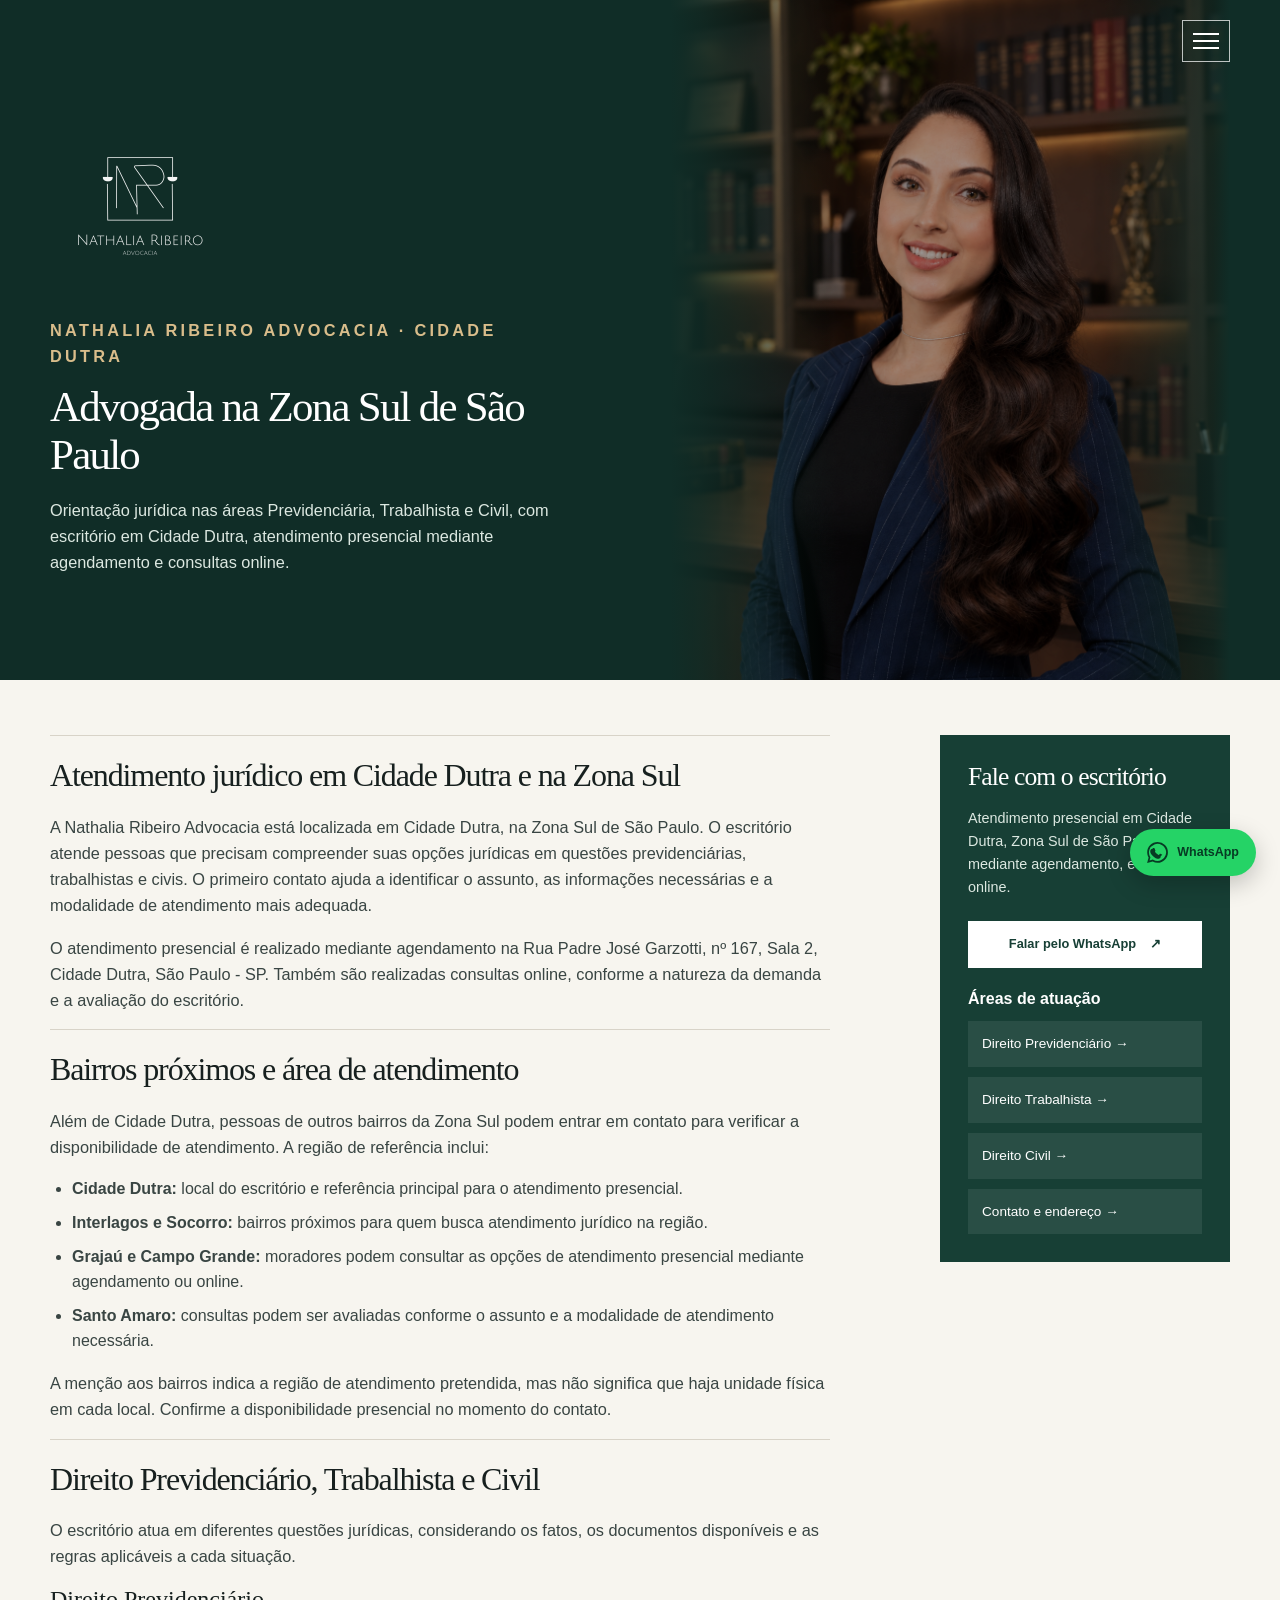
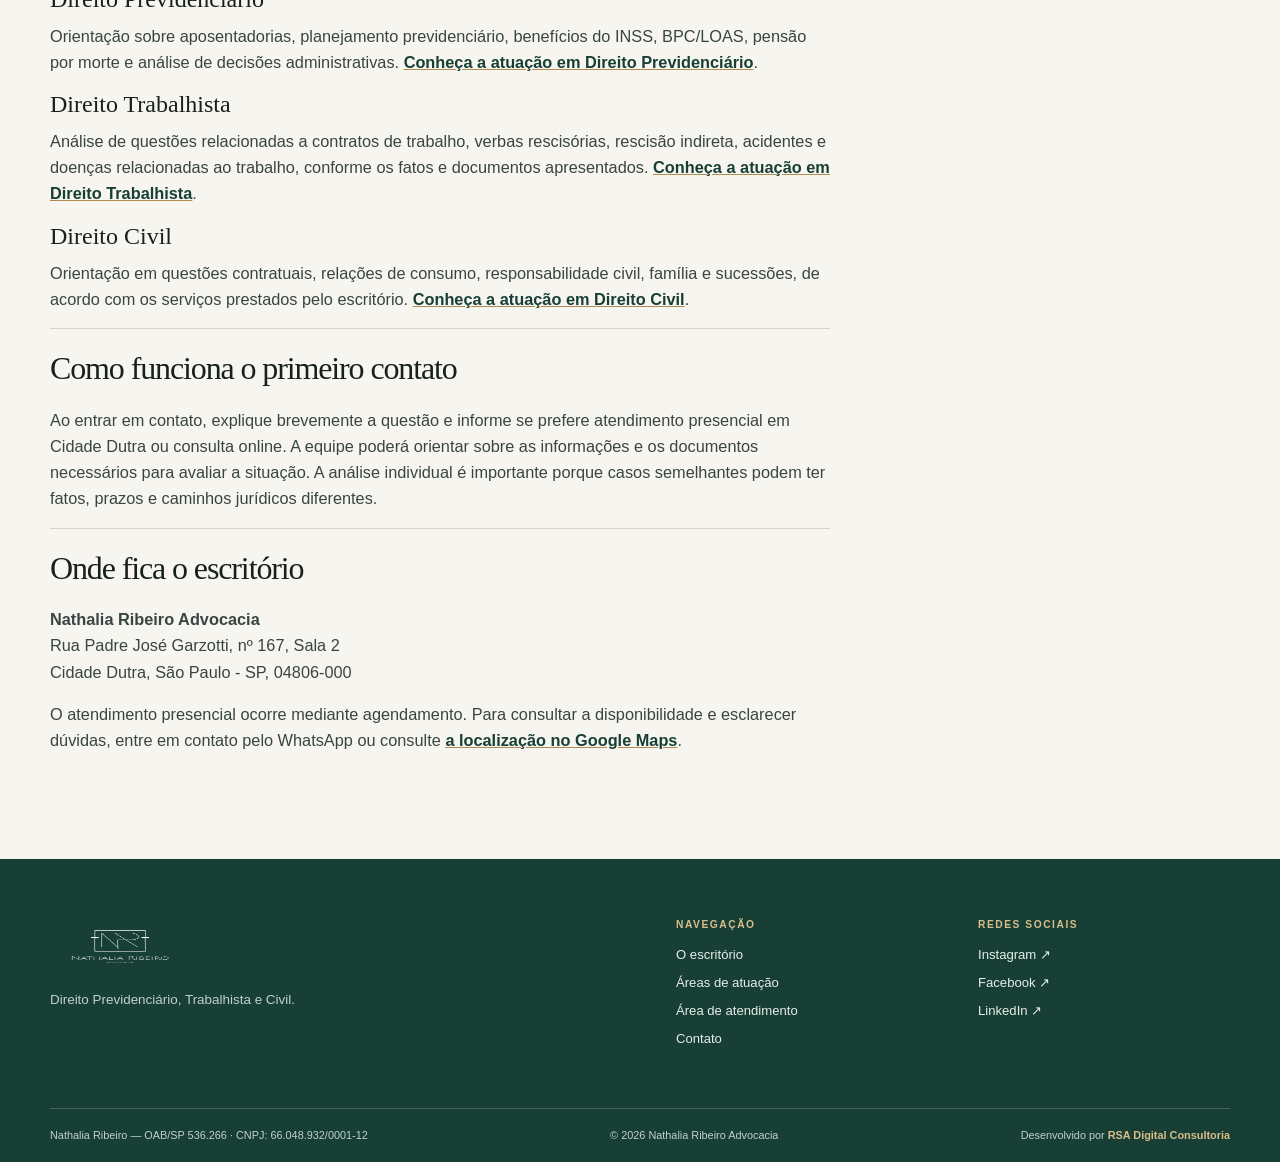
==== advogada-zona-sul-sao-paulo/index.html @ 0e9530c2 "Add dedicated local landing page for Zona Sul" ====
<!doctype html>
<html lang="pt-BR">
<head>
  <meta charset="utf-8">
  <meta name="viewport" content="width=device-width, initial-scale=1">
  <title>Advogada na Zona Sul de São Paulo | Nathalia Ribeiro</title>
  <meta name="description" content="Nathalia Ribeiro Advocacia: atendimento jurídico na Zona Sul de São Paulo, com escritório em Cidade Dutra e consultas online. Conheça as áreas de atuação.">
  <meta name="author" content="Nathalia Ribeiro Advocacia">
  <meta name="robots" content="index, follow">
  <link rel="canonical" href="https://nathaliaribeiro.adv.br/advogada-zona-sul-sao-paulo/">
  <meta property="og:title" content="Advogada na Zona Sul de São Paulo | Nathalia Ribeiro">
  <meta property="og:description" content="Atendimento jurídico em Cidade Dutra e região, nas áreas Previdenciária, Trabalhista e Civil. Consultas presenciais mediante agendamento e online.">
  <meta property="og:type" content="article">
  <meta property="og:url" content="https://nathaliaribeiro.adv.br/advogada-zona-sul-sao-paulo/">
  <meta property="og:image" content="https://nathaliaribeiro.adv.br/assets/dra-nathalia-ribeiro.png">
  <meta property="og:image:alt" content="Nathalia Ribeiro, advogada">
  <meta property="og:site_name" content="Nathalia Ribeiro Advocacia">
  <meta property="og:locale" content="pt_BR">
  <link rel="icon" href="../favicon.ico" type="image/x-icon">
  <link rel="stylesheet" href="../style.css">
  <link rel="stylesheet" href="../internal.css">
  <script type="application/ld+json">
  {
    "@context": "https://schema.org",
    "@graph": [
      {
        "@type": "WebPage",
        "@id": "https://nathaliaribeiro.adv.br/advogada-zona-sul-sao-paulo/#webpage",
        "url": "https://nathaliaribeiro.adv.br/advogada-zona-sul-sao-paulo/",
        "name": "Advogada na Zona Sul de São Paulo | Nathalia Ribeiro",
        "description": "Atendimento jurídico em Cidade Dutra e região, nas áreas Previdenciária, Trabalhista e Civil.",
        "inLanguage": "pt-BR",
        "isPartOf": { "@id": "https://nathaliaribeiro.adv.br/#website" },
        "about": { "@id": "https://nathaliaribeiro.adv.br/#organization" }
      },
      {
        "@type": "BreadcrumbList",
        "itemListElement": [
          { "@type": "ListItem", "position": 1, "name": "Nathalia Ribeiro Advocacia", "item": "https://nathaliaribeiro.adv.br/" },
          { "@type": "ListItem", "position": 2, "name": "Advogada na Zona Sul de São Paulo", "item": "https://nathaliaribeiro.adv.br/advogada-zona-sul-sao-paulo/" }
        ]
      }
    ]
  }
  </script>
</head>
<body class="internal-page">
  <a class="skip-link" href="#conteudo">Pular para o conteúdo</a>
  <header class="site-header">
    <div class="container header-inner">
      <a class="menu-brand" href="../" aria-label="Nathalia Ribeiro Advocacia — início"><img src="../assets/logo.png" alt="Nathalia Ribeiro Advocacia" width="180" height="60"></a>
      <button class="menu-toggle" type="button" aria-expanded="false" aria-controls="site-nav" aria-label="Abrir menu"><span></span><span></span><span></span></button>
      <nav id="site-nav" class="site-nav" aria-label="Navegação principal">
        <a href="../direito-previdenciario-cidade-dutra/">Direito Previdenciário</a>
        <a href="../direito-trabalhista-cidade-dutra/">Direito Trabalhista</a>
        <a href="../direito-civil-cidade-dutra/">Direito Civil</a>
        <a href="../#cobertura">Área de atendimento</a>
      </nav>
    </div>
  </header>
  <main id="conteudo">
    <section class="internal-hero">
      <div class="container hero-grid">
        <div class="hero-copy">
          <a class="hero-brand" href="../" aria-label="Nathalia Ribeiro Advocacia — início"><img src="../assets/logo.png" alt="Nathalia Ribeiro Advocacia" width="180" height="60"></a>
          <p class="eyebrow">Nathalia Ribeiro Advocacia · Cidade Dutra</p>
          <h1>Advogada na Zona Sul de São Paulo</h1>
          <p class="hero-lede">Orientação jurídica nas áreas Previdenciária, Trabalhista e Civil, com escritório em Cidade Dutra, atendimento presencial mediante agendamento e consultas online.</p>
        </div>
        <figure class="hero-portrait"><img src="../assets/dra-nathalia-ribeiro.png" alt="Nathalia Ribeiro, advogada" width="1244" height="1264"></figure>
      </div>
    </section>
    <div class="internal-content">
      <div class="container internal-layout">
        <article class="article-body">
          <section>
            <h2>Atendimento jurídico em Cidade Dutra e na Zona Sul</h2>
            <p>A Nathalia Ribeiro Advocacia está localizada em Cidade Dutra, na Zona Sul de São Paulo. O escritório atende pessoas que precisam compreender suas opções jurídicas em questões previdenciárias, trabalhistas e civis. O primeiro contato ajuda a identificar o assunto, as informações necessárias e a modalidade de atendimento mais adequada.</p>
            <p>O atendimento presencial é realizado mediante agendamento na Rua Padre José Garzotti, nº 167, Sala 2, Cidade Dutra, São Paulo - SP. Também são realizadas consultas online, conforme a natureza da demanda e a avaliação do escritório.</p>
          </section>
          <section>
            <h2>Bairros próximos e área de atendimento</h2>
            <p>Além de Cidade Dutra, pessoas de outros bairros da Zona Sul podem entrar em contato para verificar a disponibilidade de atendimento. A região de referência inclui:</p>
            <ul>
              <li><strong>Cidade Dutra:</strong> local do escritório e referência principal para o atendimento presencial.</li>
              <li><strong>Interlagos e Socorro:</strong> bairros próximos para quem busca atendimento jurídico na região.</li>
              <li><strong>Grajaú e Campo Grande:</strong> moradores podem consultar as opções de atendimento presencial mediante agendamento ou online.</li>
              <li><strong>Santo Amaro:</strong> consultas podem ser avaliadas conforme o assunto e a modalidade de atendimento necessária.</li>
            </ul>
            <p>A menção aos bairros indica a região de atendimento pretendida, mas não significa que haja unidade física em cada local. Confirme a disponibilidade presencial no momento do contato.</p>
          </section>
          <section>
            <h2>Direito Previdenciário, Trabalhista e Civil</h2>
            <p>O escritório atua em diferentes questões jurídicas, considerando os fatos, os documentos disponíveis e as regras aplicáveis a cada situação.</p>
            <h3>Direito Previdenciário</h3>
            <p>Orientação sobre aposentadorias, planejamento previdenciário, benefícios do INSS, BPC/LOAS, pensão por morte e análise de decisões administrativas. <a href="../direito-previdenciario-cidade-dutra/">Conheça a atuação em Direito Previdenciário</a>.</p>
            <h3>Direito Trabalhista</h3>
            <p>Análise de questões relacionadas a contratos de trabalho, verbas rescisórias, rescisão indireta, acidentes e doenças relacionadas ao trabalho, conforme os fatos e documentos apresentados. <a href="../direito-trabalhista-cidade-dutra/">Conheça a atuação em Direito Trabalhista</a>.</p>
            <h3>Direito Civil</h3>
            <p>Orientação em questões contratuais, relações de consumo, responsabilidade civil, família e sucessões, de acordo com os serviços prestados pelo escritório. <a href="../direito-civil-cidade-dutra/">Conheça a atuação em Direito Civil</a>.</p>
          </section>
          <section>
            <h2>Como funciona o primeiro contato</h2>
            <p>Ao entrar em contato, explique brevemente a questão e informe se prefere atendimento presencial em Cidade Dutra ou consulta online. A equipe poderá orientar sobre as informações e os documentos necessários para avaliar a situação. A análise individual é importante porque casos semelhantes podem ter fatos, prazos e caminhos jurídicos diferentes.</p>
          </section>
          <section>
            <h2>Onde fica o escritório</h2>
            <p><strong>Nathalia Ribeiro Advocacia</strong><br>Rua Padre José Garzotti, nº 167, Sala 2<br>Cidade Dutra, São Paulo - SP, 04806-000</p>
            <p>O atendimento presencial ocorre mediante agendamento. Para consultar a disponibilidade e esclarecer dúvidas, entre em contato pelo WhatsApp ou consulte <a href="https://www.google.com/maps/place/Rua+Padre+Jos%C3%A9+Garzotti,+167+-+Sl+02+-+Cidade+Dutra,+S%C3%A3o+Paulo+-+SP,+04806-000/@-23.7105467,-46.6997227,17z" target="_blank" rel="noopener noreferrer">a localização no Google Maps</a>.</p>
          </section>
        </article>
        <aside class="article-aside">
          <h2>Fale com o escritório</h2>
          <p>Atendimento presencial em Cidade Dutra, Zona Sul de São Paulo, mediante agendamento, e consultas online.</p>
          <a class="button" href="https://wa.me/5511942294767?text=Ol%C3%A1%20Nathalia%20Ribeiro%20Advocacia!%20Vim%20pelo%20site%20e%20gostaria%20de%20mais%20informa%C3%A7%C3%B5es." target="_blank" rel="noopener noreferrer">Falar pelo WhatsApp <span aria-hidden="true">↗</span></a>
          <div class="related-links">
            <strong>Áreas de atuação</strong>
            <a href="../direito-previdenciario-cidade-dutra/">Direito Previdenciário <span aria-hidden="true">→</span></a>
            <a href="../direito-trabalhista-cidade-dutra/">Direito Trabalhista <span aria-hidden="true">→</span></a>
            <a href="../direito-civil-cidade-dutra/">Direito Civil <span aria-hidden="true">→</span></a>
            <a href="../#contato">Contato e endereço <span aria-hidden="true">→</span></a>
          </div>
        </aside>
      </div>
    </div>
  </main>
  <footer class="site-footer">
    <div class="container footer-grid">
      <div><img src="../assets/logo.png" alt="Nathalia Ribeiro Advocacia" width="180" height="60"><p>Direito Previdenciário, Trabalhista e Civil.</p></div>
      <div><p class="footer-label">Navegação</p><a href="../#diferenciais">O escritório</a><a href="../#atuacao">Áreas de atuação</a><a href="../#cobertura">Área de atendimento</a><a href="../#contato">Contato</a></div>
      <div><p class="footer-label">Redes sociais</p><a href="https://www.instagram.com/nathalia_ribeiro.adv/" target="_blank" rel="noopener noreferrer">Instagram ↗</a><a href="https://www.facebook.com/adv.nathalia.ribeiro" target="_blank" rel="noopener noreferrer">Facebook ↗</a><a href="https://www.linkedin.com/in/nathaliaribeiroadv" target="_blank" rel="noopener noreferrer">LinkedIn ↗</a></div>
    </div>
    <div class="container footer-bottom">
      <span>Nathalia Ribeiro — OAB/SP 536.266 · CNPJ: 66.048.932/0001-12</span>
      <span>© <span id="year">2026</span> Nathalia Ribeiro Advocacia</span>
      <span class="footer-credit">Desenvolvido por <a href="https://wa.me/5512988052097?text=Ol%C3%A1%20RSA%20Digital%20Consultoria!%20Vim%20pelo%20site%20da%20Nathalia%20Ribeiro." target="_blank" rel="noopener noreferrer"><strong>RSA Digital Consultoria</strong></a></span>
    </div>
  </footer>
  <a class="whatsapp-float" href="https://wa.me/5511942294767?text=Ol%C3%A1%20Nathalia%20Ribeiro%20Advocacia!%20Vim%20pelo%20site%20e%20gostaria%20de%20mais%20informa%C3%A7%C3%B5es." target="_blank" rel="noopener noreferrer" aria-label="Falar com Nathalia Ribeiro Advocacia pelo WhatsApp">
    <svg viewBox="0 0 24 24" aria-hidden="true" focusable="false"><path d="M20.5 3.5A11.8 11.8 0 0 0 12.08 0C5.55 0 .24 5.31.24 11.84c0 2.09.55 4.13 1.59 5.92L.14 24l6.39-1.67a11.84 11.84 0 0 0 5.55 1.38h.01c6.52 0 11.83-5.31 11.83-11.84 0-3.16-1.23-6.13-3.42-8.37ZM12.09 21.7h-.01a9.82 9.82 0 0 1-5-1.36l-.36-.21-3.79.99 1.01-3.69-.23-.38a9.8 9.8 0 1 1 8.38 4.65Zm5.38-7.35c-.29-.15-1.72-.85-1.99-.95-.27-.1-.46-.15-.66.15-.19.29-.75.95-.92 1.14-.17.2-.34.22-.63.07-.29-.15-1.27-.47-2.42-1.5-.9-.8-1.51-1.78-1.68-2.08-.18-.29-.02-.45.13-.6.13-.17.19-.29.29-.49.1-.2.05-.37-.02-.52-.07-.15-.66-1.59-.9-2.18-.24-.57-.48-.5-.66-.51h-.56c-.2 0-.52.07-.8.37-.27.29-1.04 1.02-1.04 2.49s1.07 2.89 1.22 3.09c.18.29.02.45.13-.6.13-.13.29-.34.44-.51.15-.17.19-.29.29-.49.1-.2.05-.37-.02-.52-.07-.15-.66-1.59-.9-2.18-.24-.57-.48-.5-.66-.51h-.56c-.2 0-.52.07-.8.37-.27.29-1.04 1.02-1.04 2.49s1.07 2.89 1.22 3.09c.15.2 2.1 3.2 5.08 4.48.71.31 1.26.5 1.69.64.71.23 1.36.2 1.87.12.57-.09 1.72-.7 1.96-1.37.24-.68.27-.2-.56-.34Z"/></svg>
    <span>WhatsApp</span>
  </a>
  <script src="../script.js" defer></script>
</body>
</html>
---- style.css ----
:root{--ink:#17201f;--ink-soft:#394543;--green:#173f35;--green-deep:#102d27;--green-soft:#dce8e1;--cream:#f7f5ef;--sand:#e9e3d6;--line:#d8d3c8;--gold:#b18a52;--gold-light:#d9bd8b;--white:#fff;--max:1180px;--radius:3px}*{box-sizing:border-box}html{scroll-behavior:smooth}body{margin:0;color:var(--ink);background:var(--cream);font-family:Arial,Helvetica,sans-serif;line-height:1.6}a{color:inherit}img{max-width:100%;display:block}.container{width:min(calc(100% - 40px),var(--max));margin-inline:auto}.skip-link{position:absolute;left:-999px;top:8px;background:var(--white);padding:10px 14px;z-index:20}.skip-link:focus{left:8px}.site-header{position:absolute;top:0;left:0;width:100%;z-index:10;background:transparent;color:var(--white);border-bottom:1px solid rgba(255,255,255,.18);backdrop-filter:none;transition:background .25s ease,box-shadow .25s ease}.site-header.is-scrolled{position:fixed;background:rgba(16,45,39,.97);box-shadow:0 5px 20px rgba(23,32,31,.2);backdrop-filter:blur(10px)}.header-inner{min-height:76px;display:flex;align-items:center;justify-content:space-between;gap:24px;transition:min-height .25s ease}.site-header.is-scrolled .header-inner{min-height:56px}.brand img{width:140px;height:auto;object-fit:contain;filter:brightness(0) invert(1);transition:width .25s ease}.site-header.is-scrolled .brand img{width:108px}.site-nav{display:flex;align-items:center;gap:26px;font-size:.82rem;letter-spacing:.04em}.site-nav a{text-decoration:none}.site-nav a:hover,.site-nav a:focus{color:var(--gold-light)}.nav-cta{border-bottom:1px solid var(--gold-light);padding-bottom:4px}.menu-toggle{display:none;border:1px solid rgba(255,255,255,.65);color:var(--white);background:transparent;padding:8px 11px;font:inherit}.hero{background:linear-gradient(90deg,rgba(16,45,39,.96) 0%,rgba(16,45,39,.84) 48%,rgba(16,45,39,.48) 100%),url('assets/background-direito-previdenciario.jpg') center top/cover;min-height:560px;display:flex;align-items:center;border-bottom:1px solid var(--green-deep);color:var(--white)}.hero-grid{display:grid;grid-template-columns:1.35fr .65fr;gap:50px;align-items:center;padding-block:156px 68px}.eyebrow{color:var(--gold-light);font-size:.68rem;text-transform:uppercase;letter-spacing:.2em;font-weight:700;margin:0 0 14px}.eyebrow-light{color:var(--gold-light)}h1,h2,h3,p{margin-top:0}h1,h2,h3{font-family:Georgia,'Times New Roman',serif;font-weight:400;line-height:1.12}h1{font-size:clamp(2.2rem,4.6vw,4.25rem);max-width:760px;letter-spacing:-.04em;margin-bottom:20px}h2{font-size:clamp(1.9rem,3.4vw,3rem);letter-spacing:-.035em;margin-bottom:20px}h3{font-size:1.5rem;margin-bottom:10px}.hero-lede{font-size:1.02rem;max-width:580px;color:var(--green-soft)}.hero-actions{display:flex;flex-wrap:wrap;gap:10px;margin:25px 0 18px}.button{display:inline-flex;align-items:center;justify-content:center;gap:14px;padding:12px 17px;text-decoration:none;font-weight:700;font-size:.8rem;border:1px solid transparent;cursor:pointer;transition:transform .2s ease,background .2s ease}.button:hover,.button:focus{transform:translateY(-2px)}.button-primary{color:var(--white);background:var(--green)}.button-primary:hover,.button-primary:focus{background:var(--green-deep)}.button-ghost{border-color:rgba(255,255,255,.75);color:var(--white);background:transparent}.button-light{color:var(--ink);background:var(--white)}.hero-location{color:var(--green-soft);font-size:.78rem}.hero-card{background:rgba(16,45,39,.78);color:var(--white);padding:32px 28px;min-height:280px;display:flex;flex-direction:column;justify-content:flex-end;border:1px solid rgba(255,255,255,.28);box-shadow:11px 11px 0 var(--gold)}.hero-card-mark{font-family:Georgia,serif;font-size:3.8rem;color:var(--gold-light);line-height:1;margin-bottom:auto}.hero-card-mark.small{font-size:3rem;margin:0 0 26px}.hero-card p{font-family:Georgia,serif;font-size:1.25rem;line-height:1.3}.card-line{height:1px;background:rgba(255,255,255,.35);width:100%;margin:12px 0}.hero-card small{color:var(--gold-light);letter-spacing:.1em;text-transform:uppercase;font-size:.68rem}.section{padding-block:84px}.section-light{background:#efede6}.section-ink{background:var(--green-deep);color:var(--white)}.section-sand{background:var(--sand)}.split,.about-grid{display:grid;grid-template-columns:.82fr 1.18fr;gap:88px;align-items:center}.split>div:last-child{max-width:590px}.about-copy{max-width:500px}.about-portrait{margin:0;position:relative;padding:0 0 18px 18px}.about-portrait::before{content:'';position:absolute;inset:18px 0 0 0;border:1px solid var(--gold);z-index:0}.about-portrait img{position:relative;z-index:1;width:100%;height:520px;object-fit:cover;object-position:center 20%;filter:saturate(.88)}.about-portrait figcaption{position:relative;z-index:1;display:inline-block;margin:-38px 0 0 22px;padding:10px 14px;background:var(--green);color:var(--white);font-size:.72rem;letter-spacing:.08em;text-transform:uppercase}.split p,.about-grid>div:last-child p{color:var(--ink-soft)}.section-ink p{color:#d7dfda}.signature{font-family:Georgia,serif;font-size:1.4rem;color:var(--ink)!important;margin-top:28px}.signature span{font:.7rem Arial,sans-serif;text-transform:uppercase;letter-spacing:.12em;color:var(--gold)}.section-heading{max-width:690px;margin-bottom:36px}.section-heading>p:last-child{color:var(--ink-soft)}.feature-grid{display:grid;grid-template-columns:repeat(3,1fr);gap:30px}.feature-grid article{border-top:1px solid rgba(255,255,255,.35);padding-top:20px}.feature-number{color:var(--gold-light);font-size:.7rem;letter-spacing:.15em}.practice{border-top:1px solid var(--line);padding:28px 0;position:relative}.practice-featured{display:grid;grid-template-columns:170px 1fr 210px;gap:28px;border-top:2px solid var(--gold);padding:32px 28px;background:linear-gradient(120deg,rgba(23,32,31,.94),rgba(23,32,31,.82)),url('assets/background-direito-previdenciario.jpg') center top/cover;color:var(--white);margin-inline:-28px;padding-inline:28px}.practice-featured p,.practice-featured .service-list li{color:#f4faf7!important;text-shadow:0 1px 2px rgba(0,0,0,.35)}.practice-featured h3{font-size:2.35rem}.practice-tag{color:var(--gold-light);font-size:.66rem;text-transform:uppercase;letter-spacing:.15em;font-weight:700}.practice p{color:var(--ink-soft);max-width:720px}.practice-grid{display:grid;grid-template-columns:1fr 1fr;gap:70px}.practice-grid .practice{border-bottom:1px solid var(--line)}.service-list{list-style:none;padding:0;margin:18px 0 0;display:grid;grid-template-columns:repeat(2,minmax(0,1fr));gap:6px 24px;font-size:.85rem}.service-list li{padding-left:17px;position:relative;color:var(--ink-soft)}.service-list li::before{content:'—';position:absolute;left:0;color:var(--gold)}.text-link{align-self:start;color:var(--ink);font-size:.74rem;font-weight:700;text-decoration:none;border-bottom:1px solid var(--gold);padding-bottom:5px}.practice-featured .text-link{color:var(--white)}.consult-grid{margin-top:65px;padding-top:24px;border-top:1px solid var(--line);display:grid;grid-template-columns:1fr 1fr;gap:80px}.consult-grid p{margin-bottom:10px}.steps{list-style:none;padding:0;margin:18px 0 0}.steps li{display:flex;gap:20px;border-bottom:1px solid rgba(23,32,31,.2);padding:16px 0}.steps span{color:var(--gold);font-size:.7rem;letter-spacing:.1em}.steps strong{font-family:Georgia,serif;font-size:1.12rem;font-weight:400}.steps p{font-size:.85rem;margin:4px 0 0;color:var(--ink-soft)}.narrow{max-width:880px}.faq-list{border-top:1px solid var(--line)}details{border-bottom:1px solid var(--line);padding:17px 0}summary{cursor:pointer;list-style:none;font-family:Georgia,serif;font-size:1.05rem;display:flex;justify-content:space-between;gap:20px}summary::-webkit-details-marker{display:none}summary::after{content:'+';font-family:Arial;color:var(--gold);font-size:1.3rem}details[open] summary::after{content:'−'}details p{color:var(--ink-soft);max-width:720px;margin:14px 35px 0 0}.gallery{display:grid;grid-template-columns:1.1fr 1fr 1.1fr;gap:18px;align-items:stretch}.gallery figure{margin:0}.gallery img{width:100%;height:360px;object-fit:cover}.gallery figure:nth-child(1) img{object-position:center 45%}.gallery figure:nth-child(2) img{object-position:center 40%}.gallery figure:nth-child(3) img{object-position:center}.gallery figcaption{font-size:.7rem;margin-top:8px;color:var(--ink-soft)}.location-grid{display:grid;grid-template-columns:1fr 1fr;gap:80px;align-items:end}.location-grid address{font-style:normal;border-left:1px solid var(--gold);padding-left:26px;font-size:1rem;color:#d7dfda}.location-grid address strong{color:var(--white);font-family:Georgia,serif;font-size:1.25rem;font-weight:400}.location-grid address span{font-size:.68rem;text-transform:uppercase;letter-spacing:.12em;color:var(--gold-light)}.location-grid address a{text-decoration:none;color:var(--white)}.contact-section{background:var(--cream)}.contact-grid{display:grid;grid-template-columns:1fr 1fr;gap:80px}.contact-links{margin-top:32px;display:grid;gap:14px}.contact-links a{border-top:1px solid var(--line);padding-top:12px;text-decoration:none;display:flex;justify-content:space-between;gap:14px;flex-wrap:wrap}.contact-links span{font-size:.7rem;text-transform:uppercase;letter-spacing:.12em;color:var(--gold)}.contact-links strong{font-weight:400}.contact-form{display:grid;gap:7px}.contact-form label:not(.checkbox){font-size:.72rem;text-transform:uppercase;letter-spacing:.08em;margin-top:7px}.contact-form input:not([type=checkbox]),.contact-form textarea{font:inherit;padding:11px 12px;border:1px solid var(--line);background:var(--white);border-radius:0;color:var(--ink)}.contact-form textarea{resize:vertical}.contact-form input:focus,.contact-form textarea:focus,.menu-toggle:focus,a:focus,button:focus,summary:focus{outline:3px solid var(--gold-light);outline-offset:3px}.checkbox{display:flex;gap:9px;align-items:flex-start;font-size:.76rem;margin:12px 0}.checkbox input{margin-top:4px;accent-color:var(--ink)}.checkbox a{color:var(--ink)}.form-note{font-size:.76rem;color:var(--ink-soft);margin:3px 0 0}.site-footer{background:var(--green);color:#e5eee9;padding-top:58px}.footer-grid{display:grid;grid-template-columns:1.6fr .7fr .7fr;gap:50px;padding-bottom:52px}.footer-grid img{filter:brightness(0) invert(1);width:140px;margin-bottom:12px}.footer-grid p{max-width:280px;color:#c1d2c9;font-size:.84rem}.footer-grid a{display:block;color:#e5eee9;text-decoration:none;font-size:.82rem;margin:7px 0}.footer-grid a:hover,.footer-grid a:focus{color:var(--gold-light)}.footer-label{color:var(--gold-light)!important;text-transform:uppercase;letter-spacing:.15em;font-size:.64rem!important;font-weight:700}.footer-bottom{border-top:1px solid rgba(255,255,255,.2);padding-block:18px;display:flex;justify-content:space-between;gap:15px;flex-wrap:wrap;font-size:.68rem;color:#c1d2c9}.footer-bottom a{text-decoration:none}.footer-bottom a:hover{color:var(--white)}@media(max-width:800px){.container{width:min(calc(100% - 32px),var(--max))}.site-header{position:absolute}.site-header.is-scrolled{position:fixed}.header-inner,.site-header.is-scrolled .header-inner{min-height:68px}.brand img,.site-header.is-scrolled .brand img{width:122px}.menu-toggle{display:block}.site-nav{display:none;position:absolute;top:68px;left:0;right:0;background:var(--green-deep);color:var(--white);border-bottom:1px solid rgba(255,255,255,.18);padding:18px 20px;flex-direction:column;align-items:flex-start;gap:15px}.site-nav.is-open{display:flex}.hero-grid,.split,.about-grid,.location-grid,.contact-grid{grid-template-columns:1fr;gap:34px}.hero{min-height:auto}.hero-grid{padding-block:136px 58px}.hero-card{min-height:240px;box-shadow:8px 8px 0 var(--gold)}.section{padding-block:66px}.about-portrait img{height:400px}.feature-grid,.practice-grid{grid-template-columns:1fr;gap:30px}.practice-featured{grid-template-columns:1fr;gap:16px;margin-inline:0;padding-inline:22px}.practice-featured h3{font-size:2.1rem}.service-list{grid-template-columns:1fr}.consult-grid{grid-template-columns:1fr;gap:22px;margin-top:46px}.gallery{grid-template-columns:1fr 1fr}.gallery figure:first-child{grid-column:1/-1}.gallery img{height:270px}.gallery figure:first-child img{height:330px}.footer-grid{grid-template-columns:1fr 1fr;gap:30px}.footer-grid>div:first-child{grid-column:1/-1}.contact-links a{display:block}.contact-links strong{display:block;margin-top:4px}}@media(max-width:430px){h1{font-size:2.5rem}.hero-actions{display:grid}.button{width:100%}.about-portrait{padding-left:12px}.about-portrait img{height:390px}.gallery{grid-template-columns:1fr}.gallery figure:first-child{grid-column:auto}.gallery img,.gallery figure:first-child img{height:300px}.footer-grid{grid-template-columns:1fr}.footer-grid>div:first-child{grid-column:auto}.footer-bottom{display:grid}.practice-featured h3{font-size:1.9rem}}

@media(max-width:800px){.hero{background-position:68% top}}

.whatsapp-float{position:fixed;right:24px;bottom:24px;z-index:20;display:inline-flex;align-items:center;gap:9px;padding:13px 17px;border-radius:999px;background:#25d366;color:#073b24;box-shadow:0 8px 24px rgba(0,0,0,.22);font-size:.78rem;font-weight:700;text-decoration:none;transition:transform .2s ease,box-shadow .2s ease}.whatsapp-float:hover,.whatsapp-float:focus{color:#073b24;transform:translateY(-3px);box-shadow:0 12px 28px rgba(0,0,0,.28)}.whatsapp-float svg{width:21px;height:21px;fill:currentColor}@media(max-width:430px){.whatsapp-float{right:16px;bottom:16px;padding:14px;border-radius:50%}.whatsapp-float span{display:none}.whatsapp-float svg{width:23px;height:23px}}


/* Scroll reveal: conteúdo permanece no HTML e a animação é apenas visual. */
html.js .reveal {
  opacity: 0;
  transform: translateY(24px);
  transition: opacity .7s ease, transform .7s ease;
  will-change: opacity, transform;
}

html.js .reveal.is-visible {
  opacity: 1;
  transform: translateY(0);
}

@media (prefers-reduced-motion: reduce) {
  html.js .reveal,
  html.js .reveal.is-visible {
    opacity: 1;
    transform: none;
    transition: none;
    will-change: auto;
  }
}
.practice-links{display:flex;flex-wrap:wrap;gap:8px 18px;margin:20px 0 6px}.practice-links a{color:var(--green);font-size:.74rem;font-weight:700;text-decoration:none;border-bottom:1px solid var(--gold);padding-bottom:4px}.practice-links a:hover,.practice-links a:focus{color:var(--gold)}.practice-featured .practice-links a{color:var(--gold-light)}.practice .text-link{display:inline-block;margin-top:18px}.footer-credit{color:#c1d2c9}.footer-credit a{display:inline;color:var(--gold-light);font-weight:700}.footer-credit a:hover,.footer-credit a:focus{color:var(--white)}
/* Home: hero institucional com retrato em background e navegação compacta. */
.home-page .site-header{position:absolute;top:0;left:0;width:100%;background:transparent;border:0;box-shadow:none;backdrop-filter:none}
.home-page .site-header.is-scrolled{position:fixed;background:rgba(16,45,39,.9);backdrop-filter:blur(10px)}
.home-page .header-inner{min-height:82px;justify-content:flex-end}
.home-page .brand{position:relative;z-index:2}
.home-page .brand img{width:154px;filter:brightness(0) invert(1)}
.home-page .site-nav{display:none;position:absolute;top:82px;right:20px;width:min(280px,calc(100% - 40px));padding:20px;background:rgba(16,45,39,.98);border:1px solid rgba(255,255,255,.18);box-shadow:0 14px 30px rgba(0,0,0,.2);flex-direction:column;align-items:flex-start;gap:15px}
.home-page .site-nav.is-open{display:flex}
.home-page .menu-toggle{display:inline-flex;position:relative;z-index:2;width:48px;height:42px;padding:10px;flex-direction:column;justify-content:center;gap:5px;border:1px solid rgba(255,255,255,.72);color:var(--white);background:rgba(16,45,39,.28)}
.home-page .menu-toggle span{display:block;width:100%;height:2px;background:currentColor;transition:transform .2s ease,opacity .2s ease}
.home-page .menu-toggle[aria-expanded="true"] span:nth-child(1){transform:translateY(7px) rotate(45deg)}
.home-page .menu-toggle[aria-expanded="true"] span:nth-child(2){opacity:0}
.home-page .menu-toggle[aria-expanded="true"] span:nth-child(3){transform:translateY(-7px) rotate(-45deg)}
.home-page .hero{min-height:720px;background:linear-gradient(90deg,rgba(0,0,0,.38) 0%,rgba(0,0,0,.18) 52%,rgba(0,0,0,.12) 100%),url('assets/dra-nathalia-ribeiro.png') 68% center/cover;color:var(--white)}
.home-page .hero-grid{display:flex;align-items:flex-end;min-height:720px;padding-block:110px 82px}
.home-page .hero-copy{max-width:560px;margin-inline:auto;text-align:center}
.home-page .hero h1{font-size:clamp(1.45rem,2.7vw,2.45rem);max-width:500px;margin-inline:auto;letter-spacing:-.025em;margin-bottom:14px}
.home-page .hero-lede{max-width:450px;margin-inline:auto;color:#f1f1f1;font-size:.92rem}
.home-page .hero-actions,.home-page .hero-location,.home-page .hero-card{display:none}
@media(max-width:800px){
  .home-page .header-inner{min-height:72px}
  .home-page .brand img{width:128px}
  .home-page .site-nav{top:72px;right:16px;width:calc(100% - 32px)}
  .home-page .hero{min-height:680px;background-position:64% center;background-image:linear-gradient(90deg,rgba(16,45,39,.94) 0%,rgba(16,45,39,.68) 62%,rgba(16,45,39,.28) 100%),url('assets/dra-nathalia-ribeiro.png')}
  .home-page .hero-grid{padding-block:150px 70px}
  .home-page .hero h1{font-size:clamp(1.8rem,8vw,2.6rem);max-width:340px}
}
@media(max-width:430px){.home-page .hero{min-height:650px;background-position:61% center}.home-page .hero-grid{padding-block:138px 58px}}
.home-page .whatsapp-float{animation:whatsapp-float-bob 2.8s ease-in-out infinite}
@keyframes whatsapp-float-bob{0%,100%{transform:translateY(0)}50%{transform:translateY(-8px)}}
.home-page .whatsapp-float:hover,.home-page .whatsapp-float:focus{animation:none}
@media(prefers-reduced-motion:reduce){.home-page .whatsapp-float{animation:none}}
/* Home: hero institucional com retrato em background e navegação compacta. */
.home-page .site-header{position:absolute;top:0;left:0;width:100%;background:transparent;border:0;box-shadow:none;backdrop-filter:none}
.home-page .site-header.is-scrolled{position:fixed;background:rgba(16,45,39,.9);backdrop-filter:blur(10px)}
.home-page .header-inner{min-height:82px;justify-content:flex-end}
.home-page .brand{position:relative;z-index:2}
.home-page .brand img{width:154px;filter:brightness(0) invert(1)}
.home-page .site-nav{display:none;position:absolute;top:82px;right:20px;width:min(280px,calc(100% - 40px));padding:20px;background:rgba(16,45,39,.98);border:1px solid rgba(255,255,255,.18);box-shadow:0 14px 30px rgba(0,0,0,.2);flex-direction:column;align-items:flex-start;gap:15px}
.home-page .site-nav.is-open{display:flex}
.home-page .menu-toggle{display:inline-flex;position:relative;z-index:2;width:48px;height:42px;padding:10px;flex-direction:column;justify-content:center;gap:5px;border:1px solid rgba(255,255,255,.72);color:var(--white);background:rgba(16,45,39,.28)}
.home-page .menu-toggle span{display:block;width:100%;height:2px;background:currentColor;transition:transform .2s ease,opacity .2s ease}
.home-page .menu-toggle[aria-expanded="true"] span:nth-child(1){transform:translateY(7px) rotate(45deg)}
.home-page .menu-toggle[aria-expanded="true"] span:nth-child(2){opacity:0}
.home-page .menu-toggle[aria-expanded="true"] span:nth-child(3){transform:translateY(-7px) rotate(-45deg)}
.home-page .hero{min-height:720px;background:linear-gradient(90deg,rgba(0,0,0,.38) 0%,rgba(0,0,0,.18) 52%,rgba(0,0,0,.12) 100%),url('assets/dra-nathalia-ribeiro.png') 68% center/cover;color:var(--white)}
.home-page .hero-grid{display:flex;align-items:flex-end;min-height:720px;padding-block:110px 82px}
.home-page .hero-copy{max-width:560px;margin-inline:auto;text-align:center}
.home-page .hero h1{font-size:clamp(1.45rem,2.7vw,2.45rem);max-width:500px;margin-inline:auto;letter-spacing:-.025em;margin-bottom:14px}
.home-page .hero-lede{max-width:450px;margin-inline:auto;color:#f1f1f1;font-size:.92rem}
.home-page .hero-actions,.home-page .hero-location,.home-page .hero-card{display:none}
@media(max-width:800px){
  .home-page .header-inner{min-height:72px}
  .home-page .brand img{width:128px}
  .home-page .site-nav{top:72px;right:16px;width:calc(100% - 32px)}
  .home-page .hero{min-height:680px;background-position:64% center;background-image:linear-gradient(90deg,rgba(16,45,39,.94) 0%,rgba(16,45,39,.68) 62%,rgba(16,45,39,.28) 100%),url('assets/dra-nathalia-ribeiro.png')}
  .home-page .hero-grid{padding-block:150px 70px}
  .home-page .hero h1{font-size:clamp(1.8rem,8vw,2.6rem);max-width:340px}
}
@media(max-width:430px){.home-page .hero{min-height:650px;background-position:61% center}.home-page .hero-grid{padding-block:138px 58px}}
.home-page .whatsapp-float{animation:whatsapp-float-bob 2.8s ease-in-out infinite}
@keyframes whatsapp-float-bob{0%,100%{transform:translateY(0)}50%{transform:translateY(-8px)}}
.home-page .whatsapp-float:hover,.home-page .whatsapp-float:focus{animation:none}
@media(prefers-reduced-motion:reduce){.home-page .whatsapp-float{animation:none}}

.home-page .hero-brand{display:block;width:max-content;margin:0 auto 18px}.home-page .hero-brand img{width:180px;height:auto;filter:brightness(0) invert(1);opacity:.96}.home-page .site-header .brand{display:none}.home-page .menu-toggle{margin-left:auto}
@media(max-width:800px){.home-page .hero{background-image:linear-gradient(90deg,rgba(0,0,0,.42) 0%,rgba(0,0,0,.2) 62%,rgba(0,0,0,.12) 100%),url('assets/dra-nathalia-ribeiro.png')}.home-page .hero-grid{min-height:680px;padding-block:100px 62px}.home-page .hero h1{font-size:clamp(1.4rem,6.5vw,2.1rem);max-width:330px}.home-page .hero-brand img{width:150px}}
@media(max-width:430px){.home-page .hero-grid{min-height:650px;padding-block:88px 52px}.home-page .hero-brand{margin-bottom:14px}.home-page .hero-brand img{width:136px}}

.home-page .menu-brand{display:none;position:absolute;left:0;top:50%;transform:translateY(-50%)}.home-page .menu-brand img{width:112px;height:auto;filter:brightness(0) invert(1)}.home-page .site-header.is-scrolled .menu-brand{display:block}
@media(min-width:801px){
  .home-page .hero{min-height:760px;background:var(--green-deep);overflow:hidden}
  .home-page .hero-grid{display:grid;grid-template-columns:minmax(0,.9fr) minmax(360px,1.1fr);align-items:end;gap:54px;min-height:760px;padding-block:150px 112px}
  .home-page .hero-copy{max-width:510px;margin:0;text-align:left}
  .home-page .hero-brand{margin:0 0 20px}
  .home-page .hero h1{margin-inline:0;font-size:clamp(1.55rem,2.6vw,2.35rem);max-width:470px}
  .home-page .hero-lede{margin-inline:0}
  .home-page .hero-portrait{display:block;position:relative;margin:0;justify-self:end;width:min(100%,520px);max-height:610px;overflow:hidden}
  .home-page .hero-portrait::before,.home-page .hero-portrait::after{content:"";position:absolute;top:0;bottom:0;width:18%;z-index:1;pointer-events:none}
  .home-page .hero-portrait::before{left:0;background:linear-gradient(90deg,var(--green-deep),transparent)}
  .home-page .hero-portrait::after{right:0;background:linear-gradient(270deg,var(--green-deep),transparent)}
  .home-page .hero-portrait img{display:block;width:100%;height:610px;object-fit:cover;object-position:center top;filter:brightness(.82);box-shadow:inset 30px 0 35px -35px var(--green-deep),inset -30px 0 35px -35px var(--green-deep)}
}
@media(max-width:800px){.home-page .menu-brand{display:none}.home-page .hero-portrait{display:none}}
@media(min-width:801px){
  .home-page .hero{min-height:100vh}
  .home-page .hero-grid{display:flex;position:relative;align-items:center;min-height:100vh;padding:120px 0 72px}
  .home-page .hero-copy{position:relative;z-index:2;max-width:560px;padding-top:42px}
  .home-page .hero h1{font-size:clamp(2rem,3.35vw,3rem);max-width:550px}
  .home-page .hero-lede{font-size:1.02rem;max-width:500px}
  .home-page .hero-portrait{position:absolute;top:0;right:0;bottom:0;width:53%;height:auto;max-height:none;z-index:1}
  .home-page .hero-portrait::before,.home-page .hero-portrait::after{width:30%}
  .home-page .hero-portrait::before{background:linear-gradient(90deg,var(--green-deep) 0%,rgba(16,45,39,.85) 18%,rgba(16,45,39,.2) 75%,transparent)}
  .home-page .hero-portrait::after{background:linear-gradient(270deg,var(--green-deep) 0%,rgba(16,45,39,.7) 10%,transparent 75%)}
  .home-page .hero-portrait img{height:100%;min-height:100%;filter:brightness(.72);object-position:center top}
  .home-page #diferenciais{background:linear-gradient(90deg,rgba(16,45,39,.94),rgba(16,45,39,.82)),url('assets/background-direito-previdenciario.jpg') center/cover;color:var(--white)}
}
@media(min-width:801px){.home-page .hero-copy{transform:translateY(-58px)}}

/* Compactação e replicação da estrutura visual da Home. */
@media(min-width:801px){
  .home-page .hero,.home-page .hero-grid{min-height:680px}
  .home-page .hero-grid{padding-block:94px 66px}
  .home-page .hero-copy{transform:none;align-self:center}
  .home-page .hero-portrait{bottom:0}
}
.internal-page .site-header{position:absolute;top:0;left:0;width:100%;z-index:10;background:transparent;border:0;box-shadow:none;backdrop-filter:none}
.internal-page .site-header.is-scrolled{position:fixed;background:rgba(16,45,39,.92);box-shadow:0 5px 20px rgba(23,32,31,.2);backdrop-filter:blur(10px)}
.internal-page .header-inner{min-height:82px;justify-content:flex-end}
.internal-page .menu-brand{display:none;position:absolute;left:0;top:50%;transform:translateY(-50%)}
.internal-page .site-header.is-scrolled .menu-brand{display:block}
.internal-page .menu-brand img{width:112px;height:auto;filter:brightness(0) invert(1)}
.internal-page .menu-toggle{display:inline-flex;position:relative;z-index:2;width:48px;height:42px;padding:10px;flex-direction:column;justify-content:center;gap:5px;border:1px solid rgba(255,255,255,.72);color:var(--white);background:rgba(16,45,39,.28)}
.internal-page .menu-toggle span{display:block;width:100%;height:2px;background:currentColor;transition:transform .2s ease,opacity .2s ease}
.internal-page .menu-toggle[aria-expanded="true"] span:nth-child(1){transform:translateY(7px) rotate(45deg)}.internal-page .menu-toggle[aria-expanded="true"] span:nth-child(2){opacity:0}.internal-page .menu-toggle[aria-expanded="true"] span:nth-child(3){transform:translateY(-7px) rotate(-45deg)}
.internal-page .site-nav{display:none;position:absolute;top:82px;right:20px;width:min(280px,calc(100% - 40px));padding:20px;background:rgba(16,45,39,.98);border:1px solid rgba(255,255,255,.18);box-shadow:0 14px 30px rgba(0,0,0,.2);flex-direction:column;align-items:flex-start;gap:15px}
.internal-page .site-nav.is-open{display:flex}
.internal-page .internal-hero{position:relative;min-height:680px;padding:140px 0 72px;display:flex;align-items:center;overflow:hidden;background:var(--green-deep)}
.internal-page .internal-hero::after{content:"";position:absolute;top:0;right:0;bottom:0;width:52%;background:linear-gradient(90deg,var(--green-deep) 0%,rgba(16,45,39,.74) 18%,rgba(16,45,39,.18) 72%,rgba(16,45,39,.35)),url('../assets/background-direito-previdenciario.jpg') center/cover;filter:brightness(.78)}
.internal-page .internal-hero .container{position:relative;z-index:1;width:min(calc(100% - 40px),var(--max));margin-inline:auto}
.internal-page .internal-hero .container>*{max-width:560px}
.internal-page .internal-brand{display:block;width:max-content;margin-bottom:18px}.internal-page .internal-brand img{width:180px;height:auto;filter:brightness(0) invert(1);opacity:.96}
.internal-page .internal-hero h1{font-size:clamp(2rem,3.35vw,3rem);max-width:550px;margin-bottom:18px}.internal-page .internal-hero p{font-size:1.02rem;max-width:500px}
@media(max-width:800px){
 .internal-page .site-header{position:absolute}.internal-page .site-header.is-scrolled{position:fixed}.internal-page .header-inner{min-height:72px}.internal-page .site-nav{top:72px;right:16px;width:calc(100% - 32px)}.internal-page .menu-brand{display:none}
 .internal-page .internal-hero{min-height:650px;padding:118px 0 58px;background:linear-gradient(90deg,rgba(16,45,39,.88),rgba(16,45,39,.45)),url('../assets/background-direito-previdenciario.jpg') center/cover;align-items:flex-end}
 .internal-page .internal-hero::after{display:none}.internal-page .internal-hero .container>*{max-width:100%}.internal-page .internal-brand img{width:150px}.internal-page .internal-hero h1{font-size:clamp(1.65rem,7vw,2.45rem);margin-bottom:14px}.internal-page .internal-hero p{font-size:.94rem}
}
@media(max-width:800px){
  .home-page .site-header,.internal-page .site-header{position:relative;top:auto;left:auto;background:var(--green);border-bottom:1px solid rgba(255,255,255,.16);box-shadow:0 4px 14px rgba(0,0,0,.14);backdrop-filter:none}
  .home-page .site-header.is-scrolled,.internal-page .site-header.is-scrolled{position:relative;background:var(--green)}
  .home-page .header-inner,.internal-page .header-inner{min-height:72px;justify-content:space-between}
  .home-page .menu-brand,.internal-page .menu-brand{display:block;position:static;transform:none;margin-right:auto}
  .home-page .menu-brand img,.internal-page .menu-brand img{width:128px;height:auto;filter:brightness(0) invert(1)}
  .home-page .hero-brand,.internal-page .internal-brand{display:none}
  .home-page .site-nav,.internal-page .site-nav{top:72px;right:16px}
}
@media(max-width:800px){
  .home-page .site-header,.internal-page .site-header{background:transparent;border:0;box-shadow:none;padding-top:8px}
  .home-page .header-inner,.internal-page .header-inner{min-height:56px;padding-inline:14px;background:var(--green);box-shadow:0 4px 12px rgba(0,0,0,.14)}
  .home-page .menu-brand img,.internal-page .menu-brand img{width:108px}
  .home-page .menu-toggle,.internal-page .menu-toggle{width:42px;height:36px;padding:8px}
  .home-page .site-nav,.internal-page .site-nav{top:64px}
}
@media(max-width:800px){
  .home-page .site-header,.internal-page .site-header{background:var(--green);padding-top:0;box-shadow:0 4px 12px rgba(0,0,0,.14)}
  .home-page .header-inner,.internal-page .header-inner{min-height:56px;padding-inline:0;background:transparent;box-shadow:none}
  .home-page .site-nav,.internal-page .site-nav{top:56px}
}
@media(max-width:800px){
  .home-page .header-inner,.internal-page .header-inner{min-height:50px}
  .home-page .menu-brand img,.internal-page .menu-brand img{width:96px}
  .home-page .menu-toggle,.internal-page .menu-toggle{width:40px;height:34px;padding:7px}
  .home-page .site-nav,.internal-page .site-nav{top:50px}
  .home-page .hero{background-position:61% 42%}
}
@media(max-width:430px){.home-page .hero{background-position:61% 40%}}
@media(max-width:800px){
  .home-page .header-inner,.internal-page .header-inner{min-height:44px}
  .home-page .menu-brand img,.internal-page .menu-brand img{width:82px}
  .home-page .menu-toggle,.internal-page .menu-toggle{width:36px;height:30px;padding:6px}
  .home-page .site-nav,.internal-page .site-nav{top:44px}
}
@media(min-width:801px){
  .home-page .hero-portrait img{filter:brightness(.62)}
}
@media(max-width:800px){
  .home-page .hero{background-image:linear-gradient(90deg,rgba(0,0,0,.54) 0%,rgba(0,0,0,.3) 62%,rgba(0,0,0,.18) 100%),url('assets/dra-nathalia-ribeiro.png')}
}
@media(max-width:800px){
  .home-page .site-header.is-scrolled{position:fixed;top:0;left:0;right:0;z-index:10;background:var(--green)}
}
---- internal.css ----
.internal-page{background:var(--cream)}.internal-page .site-header{position:sticky;background:var(--green);color:var(--white);border-bottom:1px solid rgba(255,255,255,.14);backdrop-filter:blur(10px)}.internal-page .site-header.is-scrolled{position:sticky;background:var(--green-deep)}.internal-page .site-nav{color:var(--white)}.internal-page .site-nav a:hover,.internal-page .site-nav a:focus{color:var(--gold-light)}.internal-page .brand img{filter:brightness(0) invert(1)}.internal-hero{background:linear-gradient(110deg,var(--green-deep),var(--green));color:var(--white);padding:72px 0 68px}.internal-hero h1{max-width:850px;margin-bottom:22px}.internal-hero .eyebrow{color:var(--gold-light)}.internal-hero p{max-width:720px;color:var(--green-soft);font-size:1.05rem}.breadcrumb{padding:18px 0 0;font-size:.74rem;color:var(--ink-soft)}.breadcrumb ol{display:flex;gap:8px;list-style:none;padding:0;margin:0;flex-wrap:wrap}.breadcrumb li+li::before{content:'/';margin-right:8px;color:var(--gold)}.breadcrumb a{text-decoration:none}.breadcrumb a:hover,.breadcrumb a:focus{color:var(--gold)}.internal-content{padding:55px 0 90px}.internal-layout{display:grid;grid-template-columns:minmax(0,1fr) 290px;gap:80px;align-items:start}.article-body{max-width:780px}.article-body h2{margin-top:48px;padding-top:22px;border-top:1px solid var(--line);font-size:2rem}.article-body h2:first-child{margin-top:0}.article-body p{color:var(--ink-soft);font-size:1.02rem}.article-body ul{padding-left:22px;color:var(--ink-soft)}.article-body li{margin:8px 0}.article-body a{color:var(--green);font-weight:700;text-decoration-color:var(--gold)}.article-aside{position:sticky;top:88px;background:var(--green);color:var(--white);padding:28px}.article-aside h2{font-size:1.6rem;margin:0 0 15px;color:var(--white)}.article-aside p{color:var(--green-soft);font-size:.9rem}.article-aside .button{width:100%;background:var(--white);color:var(--green);margin-top:8px}.article-aside .button:hover,.article-aside .button:focus{background:var(--gold-light);color:var(--green-deep)}.related-links{display:grid;gap:10px;margin-top:18px}.related-links a{display:block;padding:12px 14px;background:rgba(255,255,255,.08);color:var(--white);font-size:.85rem;text-decoration:none}.related-links a:hover,.related-links a:focus{background:rgba(255,255,255,.16);color:var(--gold-light)}.internal-page .footer-credit{color:#c1d2c9}.internal-page .footer-credit a{display:inline;color:var(--gold-light);font-weight:700}.internal-page .whatsapp-float{z-index:30}@media(max-width:800px){.internal-hero{padding:52px 0}.internal-layout{grid-template-columns:1fr;gap:42px}.article-aside{position:static}.article-body h2{font-size:1.75rem}.internal-content{padding-top:38px}.internal-page .site-header{position:relative}.internal-page .site-header.is-scrolled{position:relative}}/* Overrides da estrutura visual compartilhada com a Home. */
.internal-page .site-header{position:absolute;top:0;left:0;width:100%;z-index:10;background:transparent;border:0;box-shadow:none;backdrop-filter:none}.internal-page .site-header.is-scrolled{position:fixed;background:rgba(16,45,39,.92);box-shadow:0 5px 20px rgba(23,32,31,.2);backdrop-filter:blur(10px)}.internal-page .header-inner{min-height:82px;justify-content:flex-end}.internal-page .menu-brand{display:none;position:absolute;left:0;top:50%;transform:translateY(-50%)}.internal-page .site-header.is-scrolled .menu-brand{display:block}.internal-page .menu-brand img{width:112px;height:auto;filter:brightness(0) invert(1)}.internal-page .menu-toggle{display:inline-flex;position:relative;z-index:2;width:48px;height:42px;padding:10px;flex-direction:column;justify-content:center;gap:5px;border:1px solid rgba(255,255,255,.72);color:var(--white);background:rgba(16,45,39,.28)}.internal-page .menu-toggle span{display:block;width:100%;height:2px;background:currentColor;transition:transform .2s ease,opacity .2s ease}.internal-page .menu-toggle[aria-expanded="true"] span:nth-child(1){transform:translateY(7px) rotate(45deg)}.internal-page .menu-toggle[aria-expanded="true"] span:nth-child(2){opacity:0}.internal-page .menu-toggle[aria-expanded="true"] span:nth-child(3){transform:translateY(-7px) rotate(-45deg)}.internal-page .site-nav{display:none;position:absolute;top:82px;right:20px;width:min(280px,calc(100% - 40px));padding:20px;background:rgba(16,45,39,.98);border:1px solid rgba(255,255,255,.18);box-shadow:0 14px 30px rgba(0,0,0,.2);flex-direction:column;align-items:flex-start;gap:15px}.internal-page .site-nav.is-open{display:flex}.internal-page .internal-hero{position:relative;min-height:680px;padding:140px 0 72px;display:flex;align-items:center;overflow:hidden;background:var(--green-deep)}.internal-page .internal-hero::after{content:"";position:absolute;top:0;right:0;bottom:0;width:52%;background:linear-gradient(90deg,var(--green-deep) 0%,rgba(16,45,39,.74) 18%,rgba(16,45,39,.18) 72%,rgba(16,45,39,.35)),url('../assets/background-direito-previdenciario.jpg') center/cover;filter:brightness(.78)}.internal-page .internal-hero .container{position:relative;z-index:1;width:min(calc(100% - 40px),var(--max));margin-inline:auto}.internal-page .internal-hero .container>*{max-width:560px}.internal-page .internal-brand{display:block;width:max-content;margin-bottom:18px}.internal-page .internal-brand img{width:180px;height:auto;filter:brightness(0) invert(1);opacity:.96}.internal-page .internal-hero h1{font-size:clamp(2rem,3.35vw,3rem);max-width:550px;margin-bottom:18px}.internal-page .internal-hero p{font-size:1.02rem;max-width:500px}
@media(max-width:800px){.internal-page .site-header{position:absolute}.internal-page .site-header.is-scrolled{position:fixed}.internal-page .header-inner{min-height:72px}.internal-page .site-nav{top:72px;right:16px;width:calc(100% - 32px)}.internal-page .menu-brand{display:none}.internal-page .internal-hero{min-height:650px;padding:118px 0 58px;background:linear-gradient(90deg,rgba(16,45,39,.88),rgba(16,45,39,.45)),url('../assets/background-direito-previdenciario.jpg') center/cover;align-items:flex-end}.internal-page .internal-hero::after{display:none}.internal-page .internal-hero .container>*{max-width:100%}.internal-page .internal-brand img{width:150px}.internal-page .internal-hero h1{font-size:clamp(1.65rem,7vw,2.45rem);margin-bottom:14px}.internal-page .internal-hero p{font-size:.94rem}}
/* A primeira seção interna replica a Home, incluindo a foto da profissional. */
.internal-page .internal-hero{min-height:680px;padding:140px 0 72px;display:flex;align-items:center;overflow:hidden;background:var(--green-deep)}
.internal-page .internal-hero::after{background:linear-gradient(90deg,var(--green-deep) 0%,rgba(16,45,39,.85) 18%,rgba(16,45,39,.2) 75%,rgba(16,45,39,.35)),url('../assets/dra-nathalia-ribeiro.png') center top/cover;filter:brightness(.72)}
@media(max-width:800px){
  .internal-page .internal-hero{min-height:650px;padding:88px 0 58px;background:linear-gradient(90deg,rgba(0,0,0,.42) 0%,rgba(0,0,0,.2) 62%,rgba(0,0,0,.12) 100%),url('../assets/dra-nathalia-ribeiro.png') 61% 40%/cover;align-items:flex-end}
  .internal-page .internal-hero::after{display:none}
  .internal-page .internal-brand{display:none}
}

/* Barra superior própria das páginas internas, com links entre áreas jurídicas. */
@media(min-width:801px){
  .internal-page .site-header{position:relative;top:auto;left:auto;background:var(--green);border-bottom:1px solid rgba(255,255,255,.14);box-shadow:0 4px 14px rgba(0,0,0,.12);backdrop-filter:blur(10px)}
  .internal-page .site-header.is-scrolled{position:relative;background:var(--green-deep)}
  .internal-page .header-inner{min-height:72px}
  .internal-page .menu-brand{display:block;position:static;transform:none;margin-right:auto}
  .internal-page .menu-brand img{width:120px}
  .internal-page .menu-toggle{display:none}
  .internal-page .site-nav{display:flex;position:static;width:auto;padding:0;background:transparent;border:0;box-shadow:none;flex-direction:row;align-items:center;gap:24px;color:var(--white)}
  .internal-page .site-nav a{font-size:.76rem;text-decoration:none}
  .internal-page .site-nav a:hover,.internal-page .site-nav a:focus{color:var(--gold-light)}
  .internal-page .internal-hero{min-height:680px}
}
@media(min-width:801px){.internal-page .internal-hero::after{filter:brightness(.62)}}
@media(max-width:800px){.internal-page .internal-hero{background-image:linear-gradient(90deg,rgba(0,0,0,.54) 0%,rgba(0,0,0,.3) 62%,rgba(0,0,0,.18) 100%),url('../assets/dra-nathalia-ribeiro.png')}}
/* Mesmo enquadramento da foto da Home nas primeiras seções internas. */
@media(min-width:801px){
  .internal-page .internal-hero::before{content:"";position:absolute;top:0;right:47%;bottom:0;width:30%;z-index:1;pointer-events:none;background:linear-gradient(90deg,var(--green-deep) 0%,rgba(16,45,39,.84) 18%,rgba(16,45,39,.2) 75%,transparent)}
  .internal-page .internal-hero::after{width:53%;background:url('../assets/dra-nathalia-ribeiro.png') center top/cover;filter:brightness(.62);z-index:0}
}
@media(max-width:800px){.internal-page .internal-hero{background-position:61% 42%}}
@media(max-width:430px){.internal-page .internal-hero{background-position:61% 40%}}


/* Padronização final: páginas internas usam o mesmo cabeçalho da Home. */
@media(min-width:801px){
  .internal-page .site-header{position:absolute;top:0;left:0;width:100%;z-index:10;background:transparent;border:0;box-shadow:none;backdrop-filter:none}
  .internal-page .site-header.is-scrolled{position:fixed;background:rgba(16,45,39,.9);box-shadow:none;backdrop-filter:blur(10px)}
  .internal-page .header-inner{min-height:82px;justify-content:flex-end}
  .internal-page .menu-brand{display:none}
  .internal-page .site-nav{display:none;position:absolute;top:82px;right:20px;width:min(280px,calc(100% - 40px));padding:20px;background:rgba(16,45,39,.98);border:1px solid rgba(255,255,255,.18);box-shadow:0 14px 30px rgba(0,0,0,.2);flex-direction:column;align-items:flex-start;gap:15px}
  .internal-page .site-nav.is-open{display:flex}
  .internal-page .menu-toggle{display:inline-flex}
}

/* Mesmo tratamento de imagem da Home: entrada suave à esquerda e fechamento à direita. */
@media(min-width:801px){
  .internal-page .internal-hero::before{right:47%;width:16%;background:linear-gradient(90deg,var(--green-deep) 0%,rgba(16,45,39,.85) 18%,rgba(16,45,39,.2) 75%,transparent)}
  .internal-page .internal-hero::after{background:linear-gradient(270deg,var(--green-deep) 0%,rgba(16,45,39,.7) 10%,transparent 75%),url('../assets/dra-nathalia-ribeiro.png') center top/cover;filter:brightness(.62);box-shadow:inset -30px 0 35px -35px var(--green-deep)}
}

/* O bloco de foto interno usa a mesma geometria do .hero-portrait da Home. */
@media(min-width:801px){
  .internal-page .internal-hero::before,
  .internal-page .internal-hero::after{display:none}
  .internal-page .internal-hero{min-height:680px;padding:0;display:block;background:var(--green-deep)}
  .internal-page .internal-hero .hero-grid{display:flex;position:relative;align-items:center;min-height:680px;padding:94px 0 66px}
  .internal-page .internal-hero .hero-copy{position:relative;z-index:2;max-width:560px;align-self:center}
  .internal-page .internal-hero .hero-brand{display:block;width:max-content;margin:0 0 20px}
  .internal-page .internal-hero .hero-brand img{width:180px;height:auto;filter:brightness(0) invert(1);opacity:.96}
  .internal-page .internal-hero h1{font-size:clamp(2rem,3.35vw,3rem);max-width:550px;margin-bottom:18px}
  .internal-page .internal-hero .hero-lede{font-size:1.02rem;max-width:500px;color:var(--green-soft)}
  .internal-page .internal-hero .hero-portrait{display:block;position:absolute;top:0;right:0;bottom:0;width:53%;height:auto;max-height:none;margin:0;z-index:1}
  .internal-page .internal-hero .hero-portrait::before,
  .internal-page .internal-hero .hero-portrait::after{content:"";position:absolute;top:0;bottom:0;width:30%;z-index:1;pointer-events:none}
  .internal-page .internal-hero .hero-portrait::before{left:0;background:linear-gradient(90deg,var(--green-deep) 0%,rgba(16,45,39,.85) 18%,rgba(16,45,39,.2) 75%,transparent)}
  .internal-page .internal-hero .hero-portrait::after{right:0;background:linear-gradient(270deg,var(--green-deep) 0%,rgba(16,45,39,.7) 10%,transparent 75%)}
  .internal-page .internal-hero .hero-portrait img{display:block;width:100%;height:100%;min-height:100%;object-fit:cover;object-position:center top;filter:brightness(.62);box-shadow:inset 30px 0 35px -35px var(--green-deep),inset -30px 0 35px -35px var(--green-deep)}
}
@media(max-width:800px){
  .internal-page .internal-hero .hero-grid{display:flex;align-items:flex-end;min-height:650px;padding:88px 0 58px}
  .internal-page .internal-hero .hero-copy{max-width:100%}
  .internal-page .internal-hero .hero-brand{display:none}
  .internal-page .internal-hero .hero-portrait{display:none}
  .internal-page .internal-hero .hero-lede{font-size:.94rem}
}
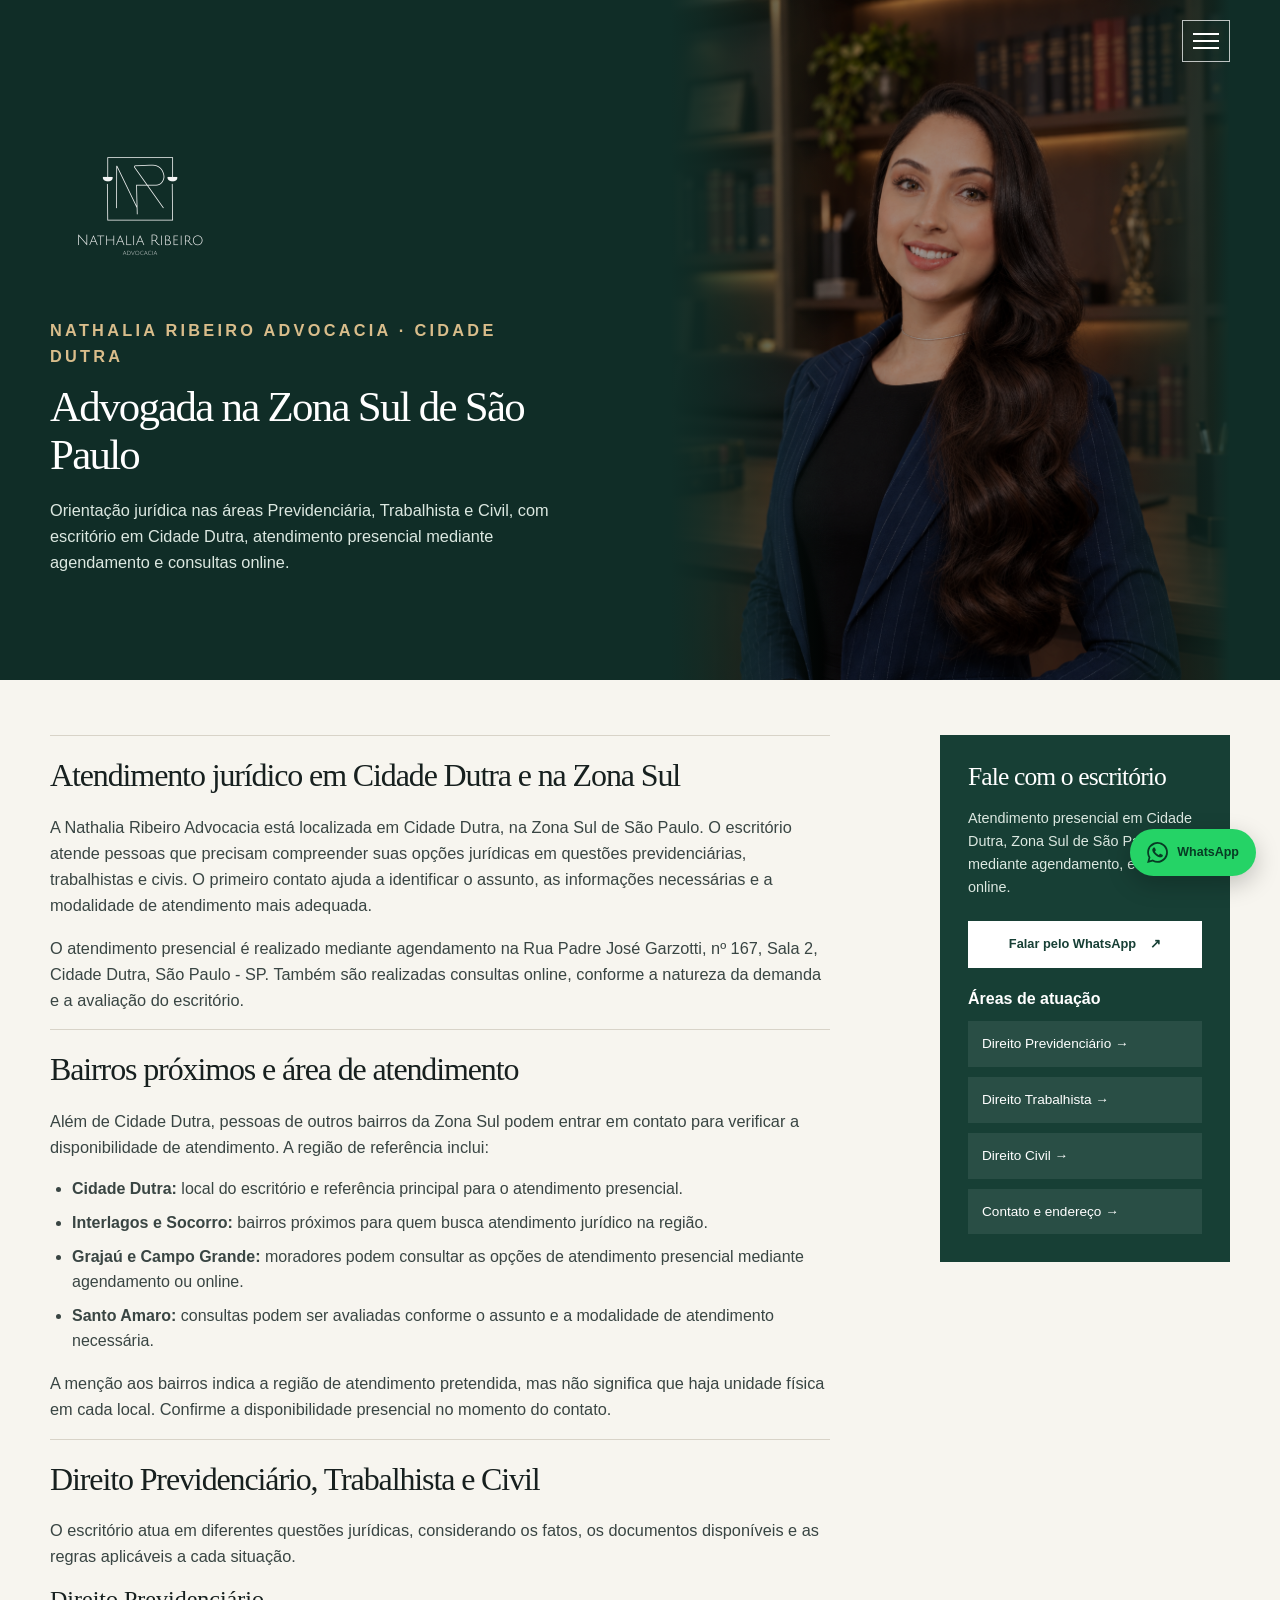
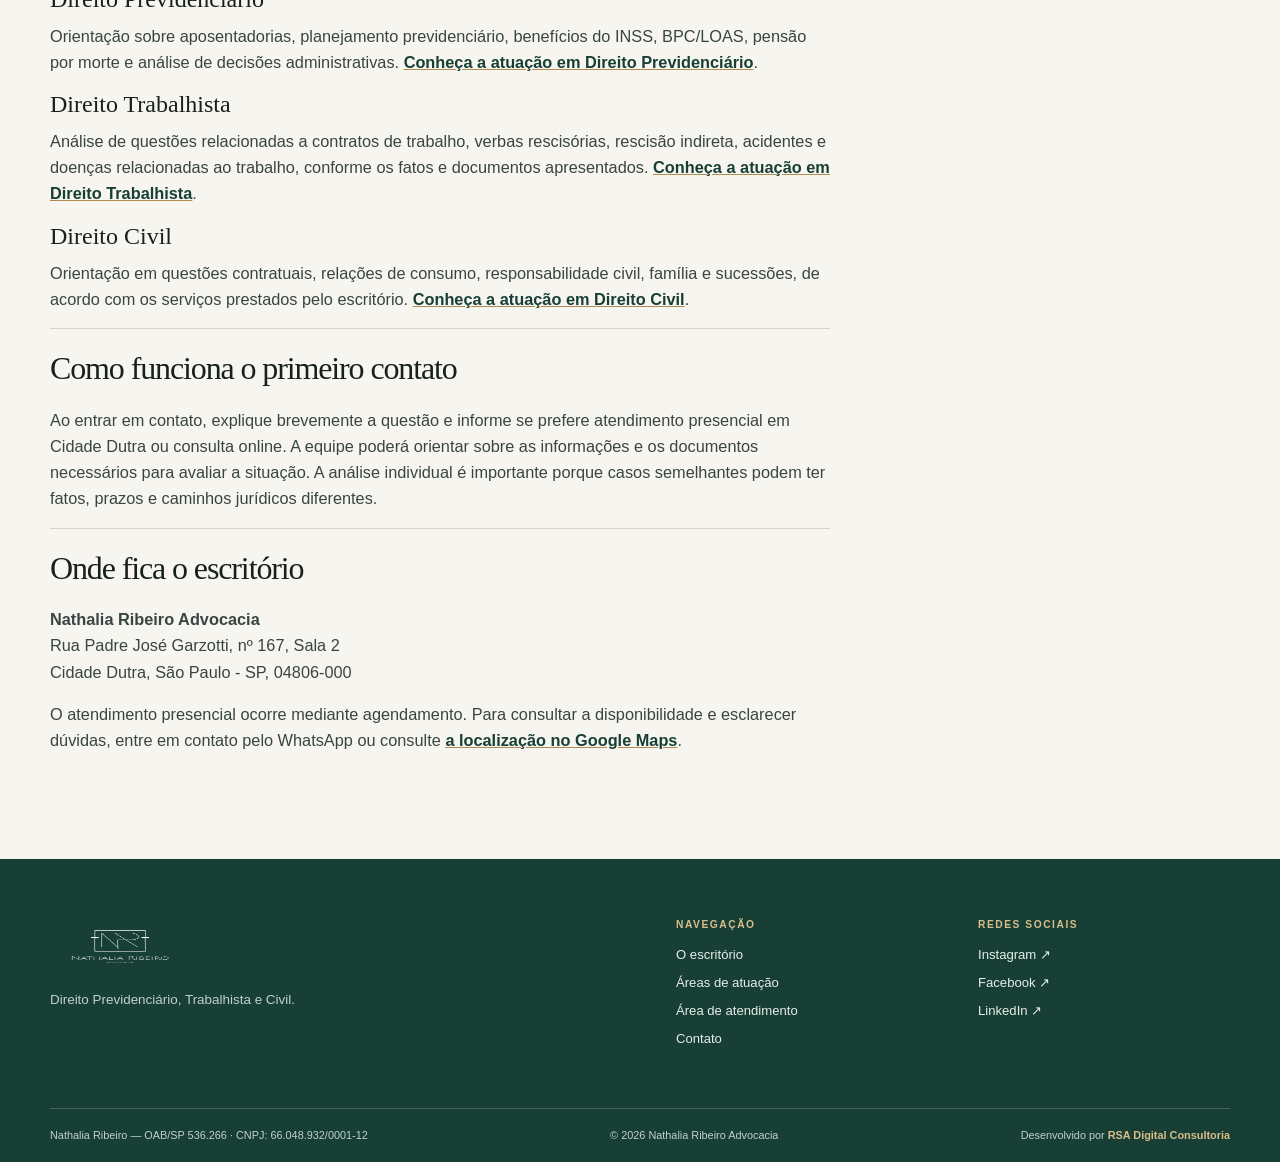
==== commit 95180f3f: "Align contact icon with existing site design" ====
--- a/advogada-zona-sul-sao-paulo/index.html
+++ b/advogada-zona-sul-sao-paulo/index.html
@@ -137,7 +137,7 @@
     </div>
   </footer>
   <a class="whatsapp-float" href="https://wa.me/5511942294767?text=Ol%C3%A1%20Nathalia%20Ribeiro%20Advocacia!%20Vim%20pelo%20site%20e%20gostaria%20de%20mais%20informa%C3%A7%C3%B5es." target="_blank" rel="noopener noreferrer" aria-label="Falar com Nathalia Ribeiro Advocacia pelo WhatsApp">
-    <svg viewBox="0 0 24 24" aria-hidden="true" focusable="false"><path d="M20.5 3.5A11.8 11.8 0 0 0 12.08 0C5.55 0 .24 5.31.24 11.84c0 2.09.55 4.13 1.59 5.92L.14 24l6.39-1.67a11.84 11.84 0 0 0 5.55 1.38h.01c6.52 0 11.83-5.31 11.83-11.84 0-3.16-1.23-6.13-3.42-8.37ZM12.09 21.7h-.01a9.82 9.82 0 0 1-5-1.36l-.36-.21-3.79.99 1.01-3.69-.23-.38a9.8 9.8 0 1 1 8.38 4.65Zm5.38-7.35c-.29-.15-1.72-.85-1.99-.95-.27-.1-.46-.15-.66.15-.19.29-.75.95-.92 1.14-.17.2-.34.22-.63.07-.29-.15-1.27-.47-2.42-1.5-.9-.8-1.51-1.78-1.68-2.08-.18-.29-.02-.45.13-.6.13-.17.19-.29.29-.49.1-.2.05-.37-.02-.52-.07-.15-.66-1.59-.9-2.18-.24-.57-.48-.5-.66-.51h-.56c-.2 0-.52.07-.8.37-.27.29-1.04 1.02-1.04 2.49s1.07 2.89 1.22 3.09c.18.29.02.45.13-.6.13-.13.29-.34.44-.51.15-.17.19-.29.29-.49.1-.2.05-.37-.02-.52-.07-.15-.66-1.59-.9-2.18-.24-.57-.48-.5-.66-.51h-.56c-.2 0-.52.07-.8.37-.27.29-1.04 1.02-1.04 2.49s1.07 2.89 1.22 3.09c.15.2 2.1 3.2 5.08 4.48.71.31 1.26.5 1.69.64.71.23 1.36.2 1.87.12.57-.09 1.72-.7 1.96-1.37.24-.68.27-.2-.56-.34Z"/></svg>
+    <svg viewBox="0 0 24 24" aria-hidden="true" focusable="false"><path d="M20.5 3.5A11.8 11.8 0 0 0 12.08 0C5.55 0 .24 5.31.24 11.84c0 2.09.55 4.13 1.59 5.92L.14 24l6.39-1.67a11.84 11.84 0 0 0 5.55 1.38h.01c6.52 0 11.83-5.31 11.83-11.84 0-3.16-1.23-6.13-3.42-8.37ZM12.09 21.7h-.01a9.82 9.82 0 0 1-5-1.36l-.36-.21-3.79.99 1.01-3.69-.23-.38a9.8 9.8 0 1 1 8.38 4.65Zm5.38-7.35c-.29-.15-1.72-.85-1.99-.95-.27-.1-.46-.15-.66.15-.19.29-.75.95-.92 1.14-.17.2-.34.22-.63.07-.29-.15-1.27-.47-2.42-1.5-.9-.8-1.51-1.78-1.68-2.08-.18-.29-.02-.45.13-.6.13-.13.29-.34.44-.51.15-.17.19-.29.29-.49.1-.2.05-.37-.02-.52-.07-.15-.66-1.59-.9-2.18-.24-.57-.48-.5-.66-.51h-.56c-.2 0-.52.07-.8.37-.27.29-1.04 1.02-1.04 2.49s1.07 2.89 1.22 3.09c.15.2 2.1 3.2 5.08 4.48.71.31 1.26.5 1.69.64.71.23 1.36.2 1.87.12.57-.09 1.72-.7 1.96-1.37.24-.68.24-1.25.17-1.37-.07-.12-.27-.2-.56-.34Z"/></svg>
     <span>WhatsApp</span>
   </a>
   <script src="../script.js" defer></script>
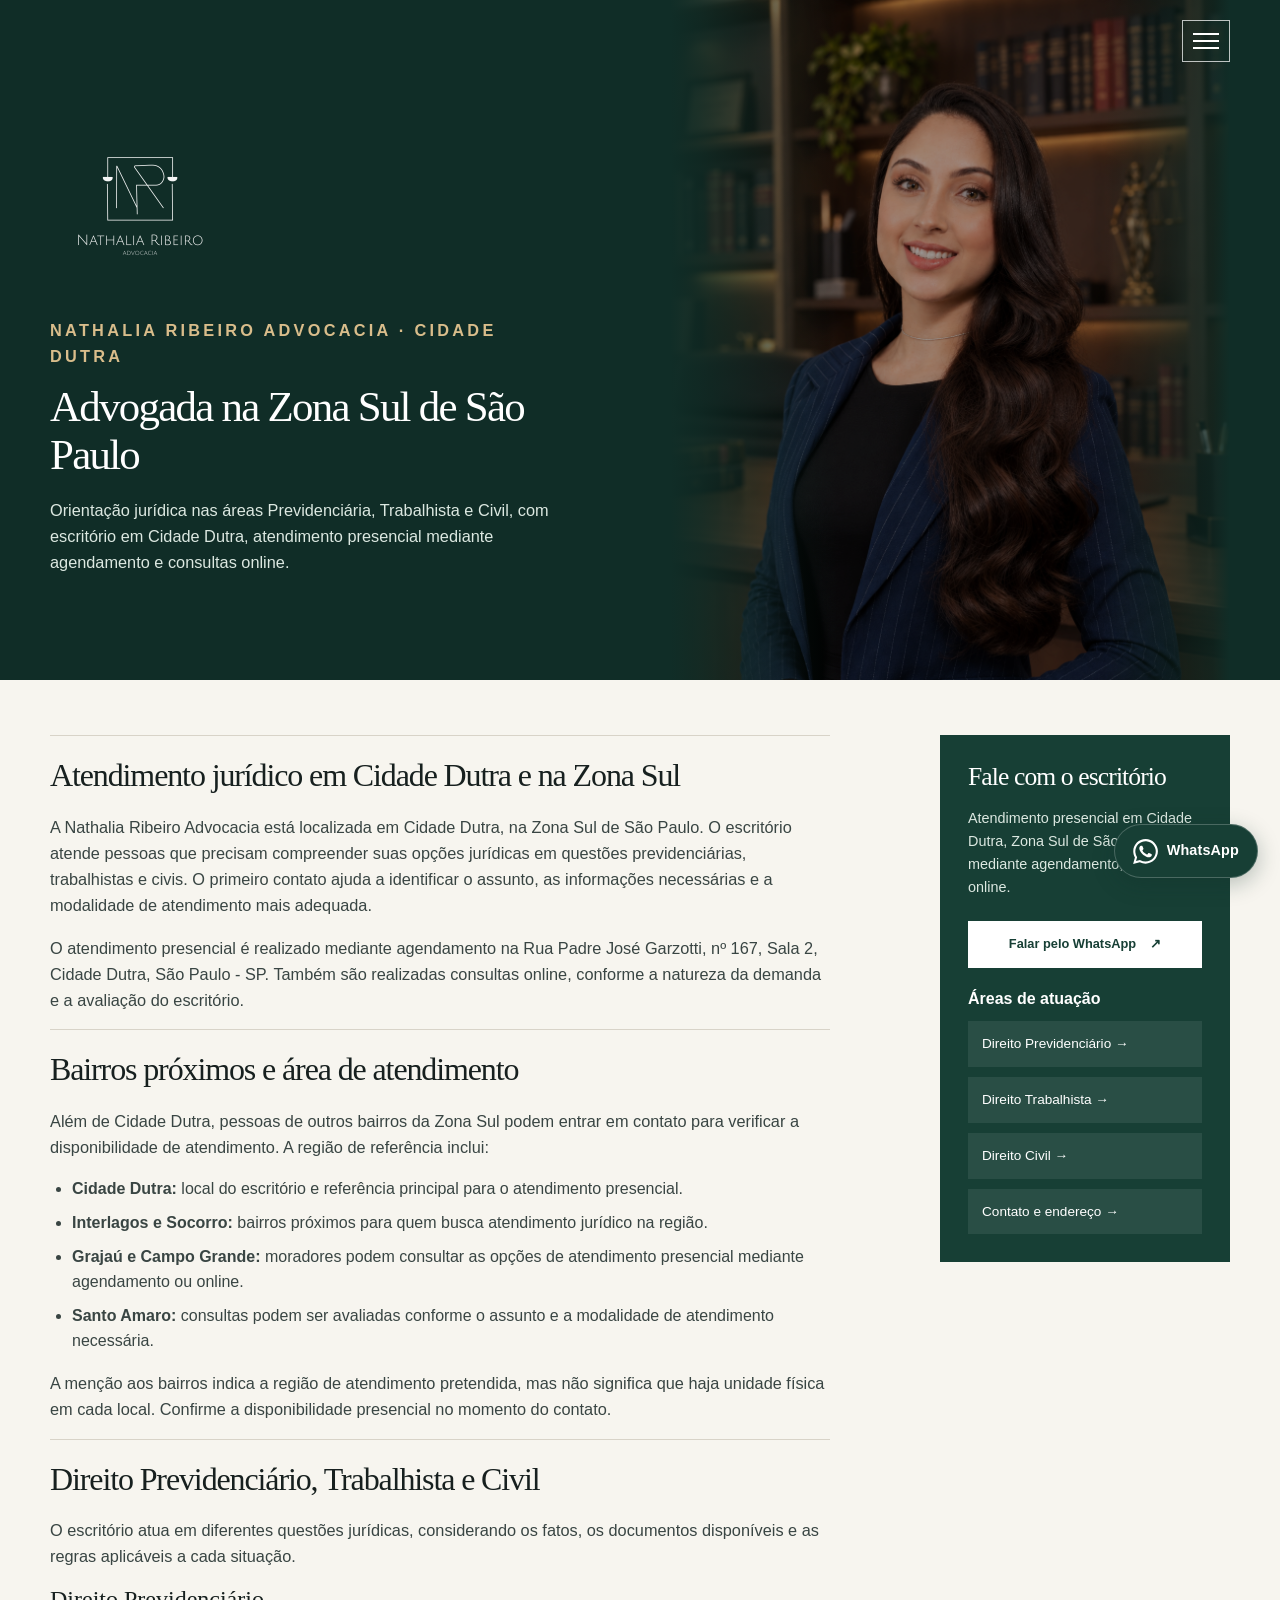
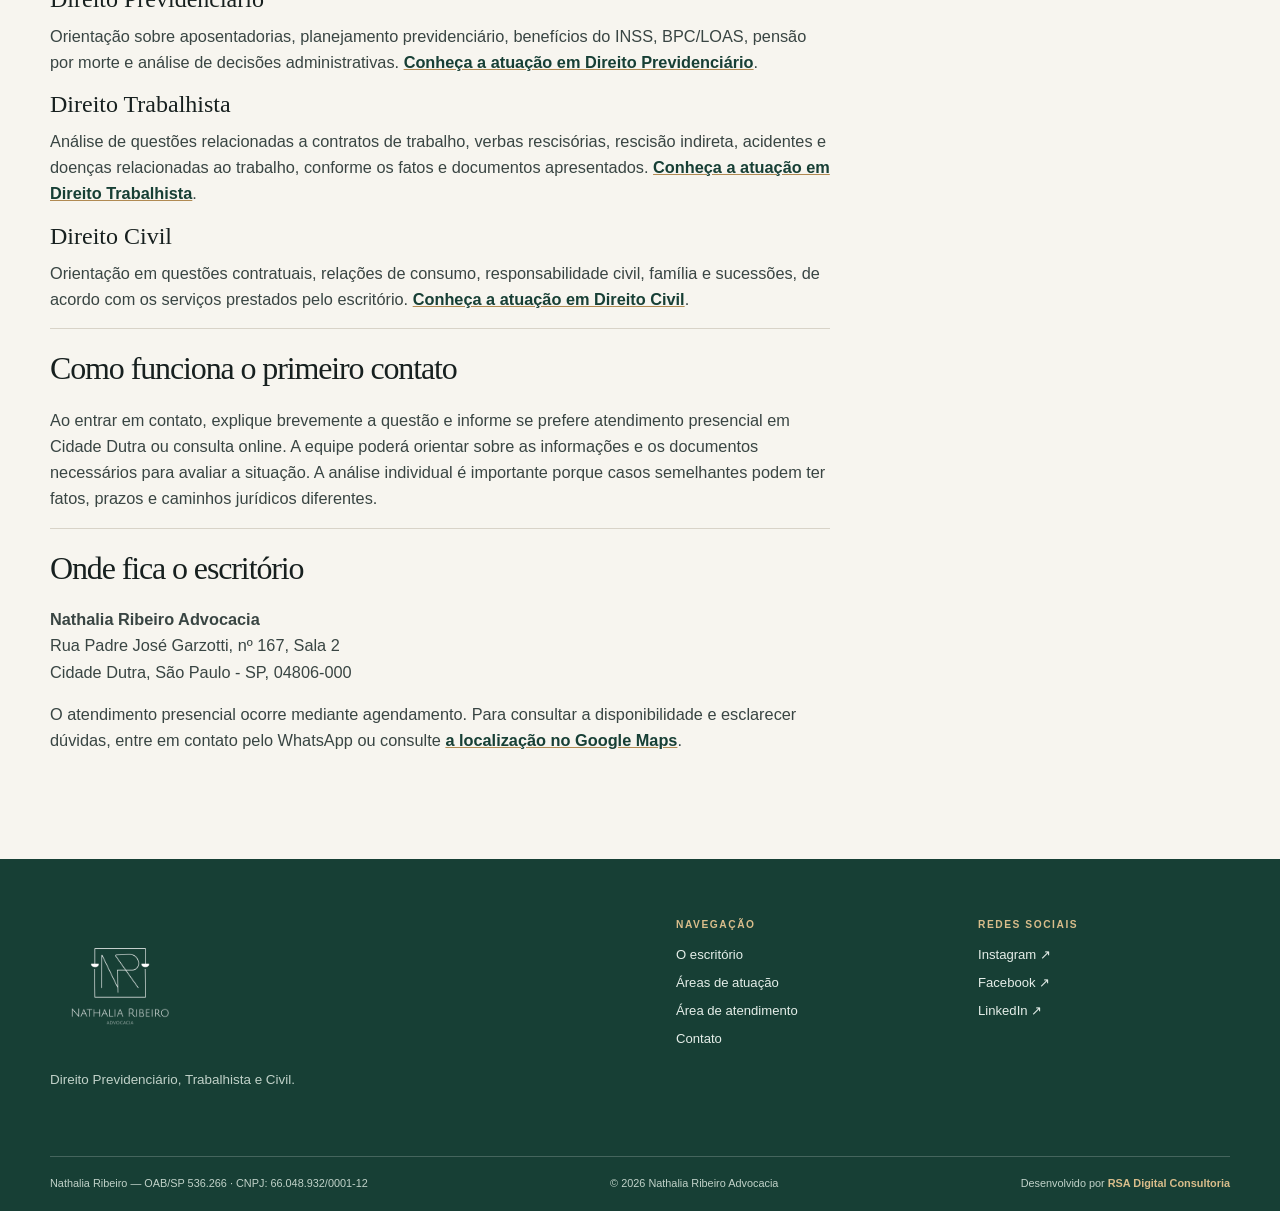
==== commit 02728022: "Align canonical domain to www" ====
--- a/advogada-zona-sul-sao-paulo/index.html
+++ b/advogada-zona-sul-sao-paulo/index.html
@@ -7,12 +7,12 @@
   <meta name="description" content="Nathalia Ribeiro Advocacia: atendimento jurídico na Zona Sul de São Paulo, com escritório em Cidade Dutra e consultas online. Conheça as áreas de atuação.">
   <meta name="author" content="Nathalia Ribeiro Advocacia">
   <meta name="robots" content="index, follow">
-  <link rel="canonical" href="https://nathaliaribeiro.adv.br/advogada-zona-sul-sao-paulo/">
+  <link rel="canonical" href="https://www.nathaliaribeiro.adv.br/advogada-zona-sul-sao-paulo/">
   <meta property="og:title" content="Advogada na Zona Sul de São Paulo | Nathalia Ribeiro">
   <meta property="og:description" content="Atendimento jurídico em Cidade Dutra e região, nas áreas Previdenciária, Trabalhista e Civil. Consultas presenciais mediante agendamento e online.">
   <meta property="og:type" content="article">
-  <meta property="og:url" content="https://nathaliaribeiro.adv.br/advogada-zona-sul-sao-paulo/">
-  <meta property="og:image" content="https://nathaliaribeiro.adv.br/assets/dra-nathalia-ribeiro.png">
+  <meta property="og:url" content="https://www.nathaliaribeiro.adv.br/advogada-zona-sul-sao-paulo/">
+  <meta property="og:image" content="https://www.nathaliaribeiro.adv.br/assets/dra-nathalia-ribeiro.png">
   <meta property="og:image:alt" content="Nathalia Ribeiro, advogada">
   <meta property="og:site_name" content="Nathalia Ribeiro Advocacia">
   <meta property="og:locale" content="pt_BR">
@@ -25,19 +25,19 @@
     "@graph": [
       {
         "@type": "WebPage",
-        "@id": "https://nathaliaribeiro.adv.br/advogada-zona-sul-sao-paulo/#webpage",
-        "url": "https://nathaliaribeiro.adv.br/advogada-zona-sul-sao-paulo/",
+        "@id": "https://www.nathaliaribeiro.adv.br/advogada-zona-sul-sao-paulo/#webpage",
+        "url": "https://www.nathaliaribeiro.adv.br/advogada-zona-sul-sao-paulo/",
         "name": "Advogada na Zona Sul de São Paulo | Nathalia Ribeiro",
         "description": "Atendimento jurídico em Cidade Dutra e região, nas áreas Previdenciária, Trabalhista e Civil.",
         "inLanguage": "pt-BR",
-        "isPartOf": { "@id": "https://nathaliaribeiro.adv.br/#website" },
-        "about": { "@id": "https://nathaliaribeiro.adv.br/#organization" }
+        "isPartOf": { "@id": "https://www.nathaliaribeiro.adv.br/#website" },
+        "about": { "@id": "https://www.nathaliaribeiro.adv.br/#organization" }
       },
       {
         "@type": "BreadcrumbList",
         "itemListElement": [
-          { "@type": "ListItem", "position": 1, "name": "Nathalia Ribeiro Advocacia", "item": "https://nathaliaribeiro.adv.br/" },
-          { "@type": "ListItem", "position": 2, "name": "Advogada na Zona Sul de São Paulo", "item": "https://nathaliaribeiro.adv.br/advogada-zona-sul-sao-paulo/" }
+          { "@type": "ListItem", "position": 1, "name": "Nathalia Ribeiro Advocacia", "item": "https://www.nathaliaribeiro.adv.br/" },
+          { "@type": "ListItem", "position": 2, "name": "Advogada na Zona Sul de São Paulo", "item": "https://www.nathaliaribeiro.adv.br/advogada-zona-sul-sao-paulo/" }
         ]
       }
     ]
--- a/style.css
+++ b/style.css
@@ -1,4 +1,4 @@
-:root{--ink:#17201f;--ink-soft:#394543;--green:#173f35;--green-deep:#102d27;--green-soft:#dce8e1;--cream:#f7f5ef;--sand:#e9e3d6;--line:#d8d3c8;--gold:#b18a52;--gold-light:#d9bd8b;--white:#fff;--max:1180px;--radius:3px}*{box-sizing:border-box}html{scroll-behavior:smooth}body{margin:0;color:var(--ink);background:var(--cream);font-family:Arial,Helvetica,sans-serif;line-height:1.6}a{color:inherit}img{max-width:100%;display:block}.container{width:min(calc(100% - 40px),var(--max));margin-inline:auto}.skip-link{position:absolute;left:-999px;top:8px;background:var(--white);padding:10px 14px;z-index:20}.skip-link:focus{left:8px}.site-header{position:absolute;top:0;left:0;width:100%;z-index:10;background:transparent;color:var(--white);border-bottom:1px solid rgba(255,255,255,.18);backdrop-filter:none;transition:background .25s ease,box-shadow .25s ease}.site-header.is-scrolled{position:fixed;background:rgba(16,45,39,.97);box-shadow:0 5px 20px rgba(23,32,31,.2);backdrop-filter:blur(10px)}.header-inner{min-height:76px;display:flex;align-items:center;justify-content:space-between;gap:24px;transition:min-height .25s ease}.site-header.is-scrolled .header-inner{min-height:56px}.brand img{width:140px;height:auto;object-fit:contain;filter:brightness(0) invert(1);transition:width .25s ease}.site-header.is-scrolled .brand img{width:108px}.site-nav{display:flex;align-items:center;gap:26px;font-size:.82rem;letter-spacing:.04em}.site-nav a{text-decoration:none}.site-nav a:hover,.site-nav a:focus{color:var(--gold-light)}.nav-cta{border-bottom:1px solid var(--gold-light);padding-bottom:4px}.menu-toggle{display:none;border:1px solid rgba(255,255,255,.65);color:var(--white);background:transparent;padding:8px 11px;font:inherit}.hero{background:linear-gradient(90deg,rgba(16,45,39,.96) 0%,rgba(16,45,39,.84) 48%,rgba(16,45,39,.48) 100%),url('assets/background-direito-previdenciario.jpg') center top/cover;min-height:560px;display:flex;align-items:center;border-bottom:1px solid var(--green-deep);color:var(--white)}.hero-grid{display:grid;grid-template-columns:1.35fr .65fr;gap:50px;align-items:center;padding-block:156px 68px}.eyebrow{color:var(--gold-light);font-size:.68rem;text-transform:uppercase;letter-spacing:.2em;font-weight:700;margin:0 0 14px}.eyebrow-light{color:var(--gold-light)}h1,h2,h3,p{margin-top:0}h1,h2,h3{font-family:Georgia,'Times New Roman',serif;font-weight:400;line-height:1.12}h1{font-size:clamp(2.2rem,4.6vw,4.25rem);max-width:760px;letter-spacing:-.04em;margin-bottom:20px}h2{font-size:clamp(1.9rem,3.4vw,3rem);letter-spacing:-.035em;margin-bottom:20px}h3{font-size:1.5rem;margin-bottom:10px}.hero-lede{font-size:1.02rem;max-width:580px;color:var(--green-soft)}.hero-actions{display:flex;flex-wrap:wrap;gap:10px;margin:25px 0 18px}.button{display:inline-flex;align-items:center;justify-content:center;gap:14px;padding:12px 17px;text-decoration:none;font-weight:700;font-size:.8rem;border:1px solid transparent;cursor:pointer;transition:transform .2s ease,background .2s ease}.button:hover,.button:focus{transform:translateY(-2px)}.button-primary{color:var(--white);background:var(--green)}.button-primary:hover,.button-primary:focus{background:var(--green-deep)}.button-ghost{border-color:rgba(255,255,255,.75);color:var(--white);background:transparent}.button-light{color:var(--ink);background:var(--white)}.hero-location{color:var(--green-soft);font-size:.78rem}.hero-card{background:rgba(16,45,39,.78);color:var(--white);padding:32px 28px;min-height:280px;display:flex;flex-direction:column;justify-content:flex-end;border:1px solid rgba(255,255,255,.28);box-shadow:11px 11px 0 var(--gold)}.hero-card-mark{font-family:Georgia,serif;font-size:3.8rem;color:var(--gold-light);line-height:1;margin-bottom:auto}.hero-card-mark.small{font-size:3rem;margin:0 0 26px}.hero-card p{font-family:Georgia,serif;font-size:1.25rem;line-height:1.3}.card-line{height:1px;background:rgba(255,255,255,.35);width:100%;margin:12px 0}.hero-card small{color:var(--gold-light);letter-spacing:.1em;text-transform:uppercase;font-size:.68rem}.section{padding-block:84px}.section-light{background:#efede6}.section-ink{background:var(--green-deep);color:var(--white)}.section-sand{background:var(--sand)}.split,.about-grid{display:grid;grid-template-columns:.82fr 1.18fr;gap:88px;align-items:center}.split>div:last-child{max-width:590px}.about-copy{max-width:500px}.about-portrait{margin:0;position:relative;padding:0 0 18px 18px}.about-portrait::before{content:'';position:absolute;inset:18px 0 0 0;border:1px solid var(--gold);z-index:0}.about-portrait img{position:relative;z-index:1;width:100%;height:520px;object-fit:cover;object-position:center 20%;filter:saturate(.88)}.about-portrait figcaption{position:relative;z-index:1;display:inline-block;margin:-38px 0 0 22px;padding:10px 14px;background:var(--green);color:var(--white);font-size:.72rem;letter-spacing:.08em;text-transform:uppercase}.split p,.about-grid>div:last-child p{color:var(--ink-soft)}.section-ink p{color:#d7dfda}.signature{font-family:Georgia,serif;font-size:1.4rem;color:var(--ink)!important;margin-top:28px}.signature span{font:.7rem Arial,sans-serif;text-transform:uppercase;letter-spacing:.12em;color:var(--gold)}.section-heading{max-width:690px;margin-bottom:36px}.section-heading>p:last-child{color:var(--ink-soft)}.feature-grid{display:grid;grid-template-columns:repeat(3,1fr);gap:30px}.feature-grid article{border-top:1px solid rgba(255,255,255,.35);padding-top:20px}.feature-number{color:var(--gold-light);font-size:.7rem;letter-spacing:.15em}.practice{border-top:1px solid var(--line);padding:28px 0;position:relative}.practice-featured{display:grid;grid-template-columns:170px 1fr 210px;gap:28px;border-top:2px solid var(--gold);padding:32px 28px;background:linear-gradient(120deg,rgba(23,32,31,.94),rgba(23,32,31,.82)),url('assets/background-direito-previdenciario.jpg') center top/cover;color:var(--white);margin-inline:-28px;padding-inline:28px}.practice-featured p,.practice-featured .service-list li{color:#f4faf7!important;text-shadow:0 1px 2px rgba(0,0,0,.35)}.practice-featured h3{font-size:2.35rem}.practice-tag{color:var(--gold-light);font-size:.66rem;text-transform:uppercase;letter-spacing:.15em;font-weight:700}.practice p{color:var(--ink-soft);max-width:720px}.practice-grid{display:grid;grid-template-columns:1fr 1fr;gap:70px}.practice-grid .practice{border-bottom:1px solid var(--line)}.service-list{list-style:none;padding:0;margin:18px 0 0;display:grid;grid-template-columns:repeat(2,minmax(0,1fr));gap:6px 24px;font-size:.85rem}.service-list li{padding-left:17px;position:relative;color:var(--ink-soft)}.service-list li::before{content:'—';position:absolute;left:0;color:var(--gold)}.text-link{align-self:start;color:var(--ink);font-size:.74rem;font-weight:700;text-decoration:none;border-bottom:1px solid var(--gold);padding-bottom:5px}.practice-featured .text-link{color:var(--white)}.consult-grid{margin-top:65px;padding-top:24px;border-top:1px solid var(--line);display:grid;grid-template-columns:1fr 1fr;gap:80px}.consult-grid p{margin-bottom:10px}.steps{list-style:none;padding:0;margin:18px 0 0}.steps li{display:flex;gap:20px;border-bottom:1px solid rgba(23,32,31,.2);padding:16px 0}.steps span{color:var(--gold);font-size:.7rem;letter-spacing:.1em}.steps strong{font-family:Georgia,serif;font-size:1.12rem;font-weight:400}.steps p{font-size:.85rem;margin:4px 0 0;color:var(--ink-soft)}.narrow{max-width:880px}.faq-list{border-top:1px solid var(--line)}details{border-bottom:1px solid var(--line);padding:17px 0}summary{cursor:pointer;list-style:none;font-family:Georgia,serif;font-size:1.05rem;display:flex;justify-content:space-between;gap:20px}summary::-webkit-details-marker{display:none}summary::after{content:'+';font-family:Arial;color:var(--gold);font-size:1.3rem}details[open] summary::after{content:'−'}details p{color:var(--ink-soft);max-width:720px;margin:14px 35px 0 0}.gallery{display:grid;grid-template-columns:1.1fr 1fr 1.1fr;gap:18px;align-items:stretch}.gallery figure{margin:0}.gallery img{width:100%;height:360px;object-fit:cover}.gallery figure:nth-child(1) img{object-position:center 45%}.gallery figure:nth-child(2) img{object-position:center 40%}.gallery figure:nth-child(3) img{object-position:center}.gallery figcaption{font-size:.7rem;margin-top:8px;color:var(--ink-soft)}.location-grid{display:grid;grid-template-columns:1fr 1fr;gap:80px;align-items:end}.location-grid address{font-style:normal;border-left:1px solid var(--gold);padding-left:26px;font-size:1rem;color:#d7dfda}.location-grid address strong{color:var(--white);font-family:Georgia,serif;font-size:1.25rem;font-weight:400}.location-grid address span{font-size:.68rem;text-transform:uppercase;letter-spacing:.12em;color:var(--gold-light)}.location-grid address a{text-decoration:none;color:var(--white)}.contact-section{background:var(--cream)}.contact-grid{display:grid;grid-template-columns:1fr 1fr;gap:80px}.contact-links{margin-top:32px;display:grid;gap:14px}.contact-links a{border-top:1px solid var(--line);padding-top:12px;text-decoration:none;display:flex;justify-content:space-between;gap:14px;flex-wrap:wrap}.contact-links span{font-size:.7rem;text-transform:uppercase;letter-spacing:.12em;color:var(--gold)}.contact-links strong{font-weight:400}.contact-form{display:grid;gap:7px}.contact-form label:not(.checkbox){font-size:.72rem;text-transform:uppercase;letter-spacing:.08em;margin-top:7px}.contact-form input:not([type=checkbox]),.contact-form textarea{font:inherit;padding:11px 12px;border:1px solid var(--line);background:var(--white);border-radius:0;color:var(--ink)}.contact-form textarea{resize:vertical}.contact-form input:focus,.contact-form textarea:focus,.menu-toggle:focus,a:focus,button:focus,summary:focus{outline:3px solid var(--gold-light);outline-offset:3px}.checkbox{display:flex;gap:9px;align-items:flex-start;font-size:.76rem;margin:12px 0}.checkbox input{margin-top:4px;accent-color:var(--ink)}.checkbox a{color:var(--ink)}.form-note{font-size:.76rem;color:var(--ink-soft);margin:3px 0 0}.site-footer{background:var(--green);color:#e5eee9;padding-top:58px}.footer-grid{display:grid;grid-template-columns:1.6fr .7fr .7fr;gap:50px;padding-bottom:52px}.footer-grid img{filter:brightness(0) invert(1);width:140px;margin-bottom:12px}.footer-grid p{max-width:280px;color:#c1d2c9;font-size:.84rem}.footer-grid a{display:block;color:#e5eee9;text-decoration:none;font-size:.82rem;margin:7px 0}.footer-grid a:hover,.footer-grid a:focus{color:var(--gold-light)}.footer-label{color:var(--gold-light)!important;text-transform:uppercase;letter-spacing:.15em;font-size:.64rem!important;font-weight:700}.footer-bottom{border-top:1px solid rgba(255,255,255,.2);padding-block:18px;display:flex;justify-content:space-between;gap:15px;flex-wrap:wrap;font-size:.68rem;color:#c1d2c9}.footer-bottom a{text-decoration:none}.footer-bottom a:hover{color:var(--white)}@media(max-width:800px){.container{width:min(calc(100% - 32px),var(--max))}.site-header{position:absolute}.site-header.is-scrolled{position:fixed}.header-inner,.site-header.is-scrolled .header-inner{min-height:68px}.brand img,.site-header.is-scrolled .brand img{width:122px}.menu-toggle{display:block}.site-nav{display:none;position:absolute;top:68px;left:0;right:0;background:var(--green-deep);color:var(--white);border-bottom:1px solid rgba(255,255,255,.18);padding:18px 20px;flex-direction:column;align-items:flex-start;gap:15px}.site-nav.is-open{display:flex}.hero-grid,.split,.about-grid,.location-grid,.contact-grid{grid-template-columns:1fr;gap:34px}.hero{min-height:auto}.hero-grid{padding-block:136px 58px}.hero-card{min-height:240px;box-shadow:8px 8px 0 var(--gold)}.section{padding-block:66px}.about-portrait img{height:400px}.feature-grid,.practice-grid{grid-template-columns:1fr;gap:30px}.practice-featured{grid-template-columns:1fr;gap:16px;margin-inline:0;padding-inline:22px}.practice-featured h3{font-size:2.1rem}.service-list{grid-template-columns:1fr}.consult-grid{grid-template-columns:1fr;gap:22px;margin-top:46px}.gallery{grid-template-columns:1fr 1fr}.gallery figure:first-child{grid-column:1/-1}.gallery img{height:270px}.gallery figure:first-child img{height:330px}.footer-grid{grid-template-columns:1fr 1fr;gap:30px}.footer-grid>div:first-child{grid-column:1/-1}.contact-links a{display:block}.contact-links strong{display:block;margin-top:4px}}@media(max-width:430px){h1{font-size:2.5rem}.hero-actions{display:grid}.button{width:100%}.about-portrait{padding-left:12px}.about-portrait img{height:390px}.gallery{grid-template-columns:1fr}.gallery figure:first-child{grid-column:auto}.gallery img,.gallery figure:first-child img{height:300px}.footer-grid{grid-template-columns:1fr}.footer-grid>div:first-child{grid-column:auto}.footer-bottom{display:grid}.practice-featured h3{font-size:1.9rem}}
+:root{--ink:#17201f;--ink-soft:#394543;--green:#173f35;--green-deep:#102d27;--green-soft:#dce8e1;--cream:#f7f5ef;--sand:#e9e3d6;--line:#d8d3c8;--gold:#b18a52;--gold-light:#d9bd8b;--white:#fff;--max:1180px;--radius:3px}*{box-sizing:border-box}html{scroll-behavior:smooth}body{margin:0;color:var(--ink);background:var(--cream);font-family:Arial,Helvetica,sans-serif;line-height:1.6}a{color:inherit}img{max-width:100%;display:block}.container{width:min(calc(100% - 40px),var(--max));margin-inline:auto}.skip-link{position:absolute;left:-999px;top:8px;background:var(--white);padding:10px 14px;z-index:20}.skip-link:focus{left:8px}.site-header{position:absolute;top:0;left:0;width:100%;z-index:10;background:transparent;color:var(--white);border-bottom:1px solid rgba(255,255,255,.18);backdrop-filter:none;transition:background .25s ease,box-shadow .25s ease}.site-header.is-scrolled{position:fixed;background:rgba(16,45,39,.97);box-shadow:0 5px 20px rgba(23,32,31,.2);backdrop-filter:blur(10px)}.header-inner{min-height:76px;display:flex;align-items:center;justify-content:space-between;gap:24px;transition:min-height .25s ease}.site-header.is-scrolled .header-inner{min-height:56px}.brand img{width:140px;height:auto;object-fit:contain;filter:brightness(0) invert(1);transition:width .25s ease}.site-header.is-scrolled .brand img{width:108px}.site-nav{display:flex;align-items:center;gap:26px;font-size:.82rem;letter-spacing:.04em}.site-nav a{text-decoration:none}.site-nav a:hover,.site-nav a:focus{color:var(--gold-light)}.nav-cta{border-bottom:1px solid var(--gold-light);padding-bottom:4px}.menu-toggle{display:none;border:1px solid rgba(255,255,255,.65);color:var(--white);background:transparent;padding:8px 11px;font:inherit}.hero{background:linear-gradient(90deg,rgba(16,45,39,.96) 0%,rgba(16,45,39,.84) 48%,rgba(16,45,39,.48) 100%),url('assets/background-direito-previdenciario.jpg') center top/cover;min-height:560px;display:flex;align-items:center;border-bottom:1px solid var(--green-deep);color:var(--white)}.hero-grid{display:grid;grid-template-columns:1.35fr .65fr;gap:50px;align-items:center;padding-block:156px 68px}.eyebrow{color:var(--gold-light);font-size:.68rem;text-transform:uppercase;letter-spacing:.2em;font-weight:700;margin:0 0 14px}.eyebrow-light{color:var(--gold-light)}h1,h2,h3,p{margin-top:0}h1,h2,h3{font-family:Georgia,'Times New Roman',serif;font-weight:400;line-height:1.12}h1{font-size:clamp(2.2rem,4.6vw,4.25rem);max-width:760px;letter-spacing:-.04em;margin-bottom:20px}h2{font-size:clamp(1.9rem,3.4vw,3rem);letter-spacing:-.035em;margin-bottom:20px}h3{font-size:1.5rem;margin-bottom:10px}.hero-lede{font-size:1.02rem;max-width:580px;color:var(--green-soft)}.hero-actions{display:flex;flex-wrap:wrap;gap:10px;margin:25px 0 18px}.button{display:inline-flex;align-items:center;justify-content:center;gap:14px;padding:12px 17px;text-decoration:none;font-weight:700;font-size:.8rem;border:1px solid transparent;cursor:pointer;transition:transform .2s ease,background .2s ease}.button:hover,.button:focus{transform:translateY(-2px)}.button-primary{color:var(--white);background:var(--green)}.button-primary:hover,.button-primary:focus{background:var(--green-deep)}.button-ghost{border-color:rgba(255,255,255,.75);color:var(--white);background:transparent}.button-light{color:var(--ink);background:var(--white)}.hero-location{color:var(--green-soft);font-size:.78rem}.hero-card{background:rgba(16,45,39,.78);color:var(--white);padding:32px 28px;min-height:280px;display:flex;flex-direction:column;justify-content:flex-end;border:1px solid rgba(255,255,255,.28);box-shadow:11px 11px 0 var(--gold)}.hero-card-mark{font-family:Georgia,serif;font-size:3.8rem;color:var(--gold-light);line-height:1;margin-bottom:auto}.hero-card-mark.small{font-size:3rem;margin:0 0 26px}.hero-card p{font-family:Georgia,serif;font-size:1.25rem;line-height:1.3}.card-line{height:1px;background:rgba(255,255,255,.35);width:100%;margin:12px 0}.hero-card small{color:var(--gold-light);letter-spacing:.1em;text-transform:uppercase;font-size:.68rem}.section{padding-block:84px}.section-light{background:#efede6}.section-ink{background:var(--green-deep);color:var(--white)}.section-sand{background:var(--sand)}.split,.about-grid{display:grid;grid-template-columns:.82fr 1.18fr;gap:88px;align-items:center}.split>div:last-child{max-width:590px}.about-copy{max-width:500px}.about-portrait{margin:0;position:relative;padding:0 0 18px 18px}.about-portrait::before{content:'';position:absolute;inset:18px 0 0 0;border:1px solid var(--gold);z-index:0}.about-portrait img{position:relative;z-index:1;width:100%;height:520px;object-fit:cover;object-position:center 20%;filter:saturate(.88)}.about-portrait figcaption{position:relative;z-index:1;display:inline-block;margin:-38px 0 0 22px;padding:10px 14px;background:var(--green);color:var(--white);font-size:.72rem;letter-spacing:.08em;text-transform:uppercase}.split p,.about-grid>div:last-child p{color:var(--ink-soft)}.section-ink p{color:#d7dfda}.signature{font-family:Georgia,serif;font-size:1.4rem;color:var(--ink)!important;margin-top:28px}.signature span{font:.7rem Arial,sans-serif;text-transform:uppercase;letter-spacing:.12em;color:var(--gold)}.section-heading{max-width:690px;margin-bottom:36px}.section-heading>p:last-child{color:var(--ink-soft)}.feature-grid{display:grid;grid-template-columns:repeat(3,1fr);gap:30px}.feature-grid article{border-top:1px solid rgba(255,255,255,.35);padding-top:20px}.feature-number{color:var(--gold-light);font-size:.7rem;letter-spacing:.15em}.practice{border-top:1px solid var(--line);padding:28px 0;position:relative}.practice-featured{display:grid;grid-template-columns:170px 1fr 210px;gap:28px;border-top:2px solid var(--gold);padding:32px 28px;background:linear-gradient(120deg,rgba(23,32,31,.94),rgba(23,32,31,.82)),url('assets/background-direito-previdenciario.jpg') center top/cover;color:var(--white);margin-inline:-28px;padding-inline:28px}.practice-featured p,.practice-featured .service-list li{color:#f4faf7!important;text-shadow:0 1px 2px rgba(0,0,0,.35)}.practice-featured h3{font-size:2.35rem}.practice-tag{color:var(--gold-light);font-size:.66rem;text-transform:uppercase;letter-spacing:.15em;font-weight:700}.practice p{color:var(--ink-soft);max-width:720px}.practice-grid{display:grid;grid-template-columns:1fr 1fr;gap:70px}.practice-grid .practice{border-bottom:1px solid var(--line)}.service-list{list-style:none;padding:0;margin:18px 0 0;display:grid;grid-template-columns:repeat(2,minmax(0,1fr));gap:6px 24px;font-size:.85rem}.service-list li{padding-left:17px;position:relative;color:var(--ink-soft)}.service-list li::before{content:'—';position:absolute;left:0;color:var(--gold)}.text-link{align-self:start;color:var(--ink);font-size:.74rem;font-weight:700;text-decoration:none;border-bottom:1px solid var(--gold);padding-bottom:5px}.practice-featured .text-link{color:var(--white)}.consult-grid{margin-top:65px;padding-top:24px;border-top:1px solid var(--line);display:grid;grid-template-columns:1fr 1fr;gap:80px}.consult-grid p{margin-bottom:10px}.steps{list-style:none;padding:0;margin:18px 0 0}.steps li{display:flex;gap:20px;border-bottom:1px solid rgba(23,32,31,.2);padding:16px 0}.steps span{color:var(--gold);font-size:.7rem;letter-spacing:.1em}.steps strong{font-family:Georgia,serif;font-size:1.12rem;font-weight:400}.steps p{font-size:.85rem;margin:4px 0 0;color:var(--ink-soft)}.narrow{max-width:880px}.faq-list{border-top:1px solid var(--line)}details{border-bottom:1px solid var(--line);padding:17px 0}summary{cursor:pointer;list-style:none;font-family:Georgia,serif;font-size:1.05rem;display:flex;justify-content:space-between;gap:20px}summary::-webkit-details-marker{display:none}summary::after{content:'+';font-family:Arial;color:var(--gold);font-size:1.3rem}details[open] summary::after{content:'−'}details p{color:var(--ink-soft);max-width:720px;margin:14px 35px 0 0}.gallery{display:grid;grid-template-columns:1.1fr 1fr 1.1fr;gap:18px;align-items:stretch}.gallery figure{margin:0}.gallery img{width:100%;height:360px;object-fit:cover}.gallery figure:nth-child(1) img{object-position:center 45%}.gallery figure:nth-child(2) img{object-position:center 40%}.gallery figure:nth-child(3) img{object-position:center}.gallery figcaption{font-size:.7rem;margin-top:8px;color:var(--ink-soft)}.location-grid{display:grid;grid-template-columns:1fr 1fr;gap:80px;align-items:end}.location-grid address{font-style:normal;border-left:1px solid var(--gold);padding-left:26px;font-size:1rem;color:#d7dfda}.location-grid address strong{color:var(--white);font-family:Georgia,serif;font-size:1.25rem;font-weight:400}.location-grid address span{font-size:.68rem;text-transform:uppercase;letter-spacing:.12em;color:var(--gold-light)}.location-grid address a{text-decoration:none;color:var(--white)}.contact-section{background:var(--cream)}.contact-grid{display:grid;grid-template-columns:1fr 1fr;gap:80px}.contact-links{margin-top:32px;display:grid;gap:14px}.contact-links a{border-top:1px solid var(--line);padding-top:12px;text-decoration:none;display:flex;justify-content:space-between;gap:14px;flex-wrap:wrap}.contact-links span{font-size:.7rem;text-transform:uppercase;letter-spacing:.12em;color:var(--gold)}.contact-links strong{font-weight:400}.contact-form{display:grid;gap:7px}.contact-form label:not(.checkbox){font-size:.72rem;text-transform:uppercase;letter-spacing:.08em;margin-top:7px}.contact-form input:not([type=checkbox]),.contact-form textarea{font:inherit;padding:11px 12px;border:1px solid var(--line);background:var(--white);border-radius:0;color:var(--ink)}.contact-form textarea{resize:vertical}.contact-form input:focus,.contact-form textarea:focus,.menu-toggle:focus,a:focus,button:focus,summary:focus{outline:3px solid var(--gold-light);outline-offset:3px}.checkbox{display:flex;gap:9px;align-items:flex-start;font-size:.76rem;margin:12px 0}.checkbox input{margin-top:4px;accent-color:var(--ink)}.checkbox a{color:var(--ink)}.form-note{font-size:.76rem;color:var(--ink-soft);margin:3px 0 0}.site-footer{background:var(--green);color:#e5eee9;padding-top:58px}.footer-grid{display:grid;grid-template-columns:1.6fr .7fr .7fr;gap:50px;padding-bottom:52px}.footer-grid img{display:block;filter:brightness(0) invert(1);width:140px;height:auto;max-width:100%;object-fit:contain;margin-bottom:12px}.footer-grid p{max-width:280px;color:#c1d2c9;font-size:.84rem}.footer-grid a{display:block;color:#e5eee9;text-decoration:none;font-size:.82rem;margin:7px 0}.footer-grid a:hover,.footer-grid a:focus{color:var(--gold-light)}.footer-label{color:var(--gold-light)!important;text-transform:uppercase;letter-spacing:.15em;font-size:.64rem!important;font-weight:700}.footer-bottom{border-top:1px solid rgba(255,255,255,.2);padding-block:18px;display:flex;justify-content:space-between;gap:15px;flex-wrap:wrap;font-size:.68rem;color:#c1d2c9}.footer-bottom a{text-decoration:none}.footer-bottom a:hover{color:var(--white)}@media(max-width:800px){.container{width:min(calc(100% - 32px),var(--max))}.site-header{position:absolute}.site-header.is-scrolled{position:fixed}.header-inner,.site-header.is-scrolled .header-inner{min-height:68px}.brand img,.site-header.is-scrolled .brand img{width:122px}.menu-toggle{display:block}.site-nav{display:none;position:absolute;top:68px;left:0;right:0;background:var(--green-deep);color:var(--white);border-bottom:1px solid rgba(255,255,255,.18);padding:18px 20px;flex-direction:column;align-items:flex-start;gap:15px}.site-nav.is-open{display:flex}.hero-grid,.split,.about-grid,.location-grid,.contact-grid{grid-template-columns:1fr;gap:34px}.hero{min-height:auto}.hero-grid{padding-block:136px 58px}.hero-card{min-height:240px;box-shadow:8px 8px 0 var(--gold)}.section{padding-block:66px}.about-portrait img{height:400px}.feature-grid,.practice-grid{grid-template-columns:1fr;gap:30px}.practice-featured{grid-template-columns:1fr;gap:16px;margin-inline:0;padding-inline:22px}.practice-featured h3{font-size:2.1rem}.service-list{grid-template-columns:1fr}.consult-grid{grid-template-columns:1fr;gap:22px;margin-top:46px}.gallery{grid-template-columns:1fr 1fr}.gallery figure:first-child{grid-column:1/-1}.gallery img{height:270px}.gallery figure:first-child img{height:330px}.footer-grid{grid-template-columns:1fr 1fr;gap:30px}.footer-grid>div:first-child{grid-column:1/-1}.contact-links a{display:block}.contact-links strong{display:block;margin-top:4px}}@media(max-width:430px){h1{font-size:2.5rem}.hero-actions{display:grid}.button{width:100%}.about-portrait{padding-left:12px}.about-portrait img{height:390px}.gallery{grid-template-columns:1fr}.gallery figure:first-child{grid-column:auto}.gallery img,.gallery figure:first-child img{height:300px}.footer-grid{grid-template-columns:1fr}.footer-grid>div:first-child{grid-column:auto}.footer-bottom{display:grid}.practice-featured h3{font-size:1.9rem}}
 
 @media(max-width:800px){.hero{background-position:68% top}}
 
@@ -200,3 +200,12 @@
 @media(max-width:800px){
   .home-page .site-header.is-scrolled{position:fixed;top:0;left:0;right:0;z-index:10;background:var(--green)}
 }
+
+
+/* Atalho flutuante global para contato: home, páginas internas e artigos. */
+.whatsapp-float{position:fixed;right:22px;bottom:22px;z-index:1000;display:flex;align-items:center;justify-content:center;gap:9px;min-height:54px;padding:12px 18px;border:1px solid rgba(255,255,255,.22);border-radius:999px;background:#173f35;color:#fff;text-decoration:none;font-size:.9rem;font-weight:700;letter-spacing:.01em;box-shadow:0 6px 22px rgba(16,45,39,.28);transition:transform .2s ease,background .2s ease,box-shadow .2s ease}
+.whatsapp-float:hover,.whatsapp-float:focus-visible{background:#102d27;color:#fff;transform:translateY(-2px);box-shadow:0 9px 26px rgba(16,45,39,.34)}
+.whatsapp-float:focus-visible{outline:3px solid #d9bd8b;outline-offset:3px}
+.whatsapp-float svg{width:25px;height:25px;flex:none;fill:currentColor}
+@media(max-width:600px){.whatsapp-float{right:14px;bottom:14px;min-height:50px;padding:11px 15px;font-size:.85rem;gap:7px}.whatsapp-float svg{width:23px;height:23px}}
+@media(prefers-reduced-motion:reduce){.whatsapp-float{transition:none}}
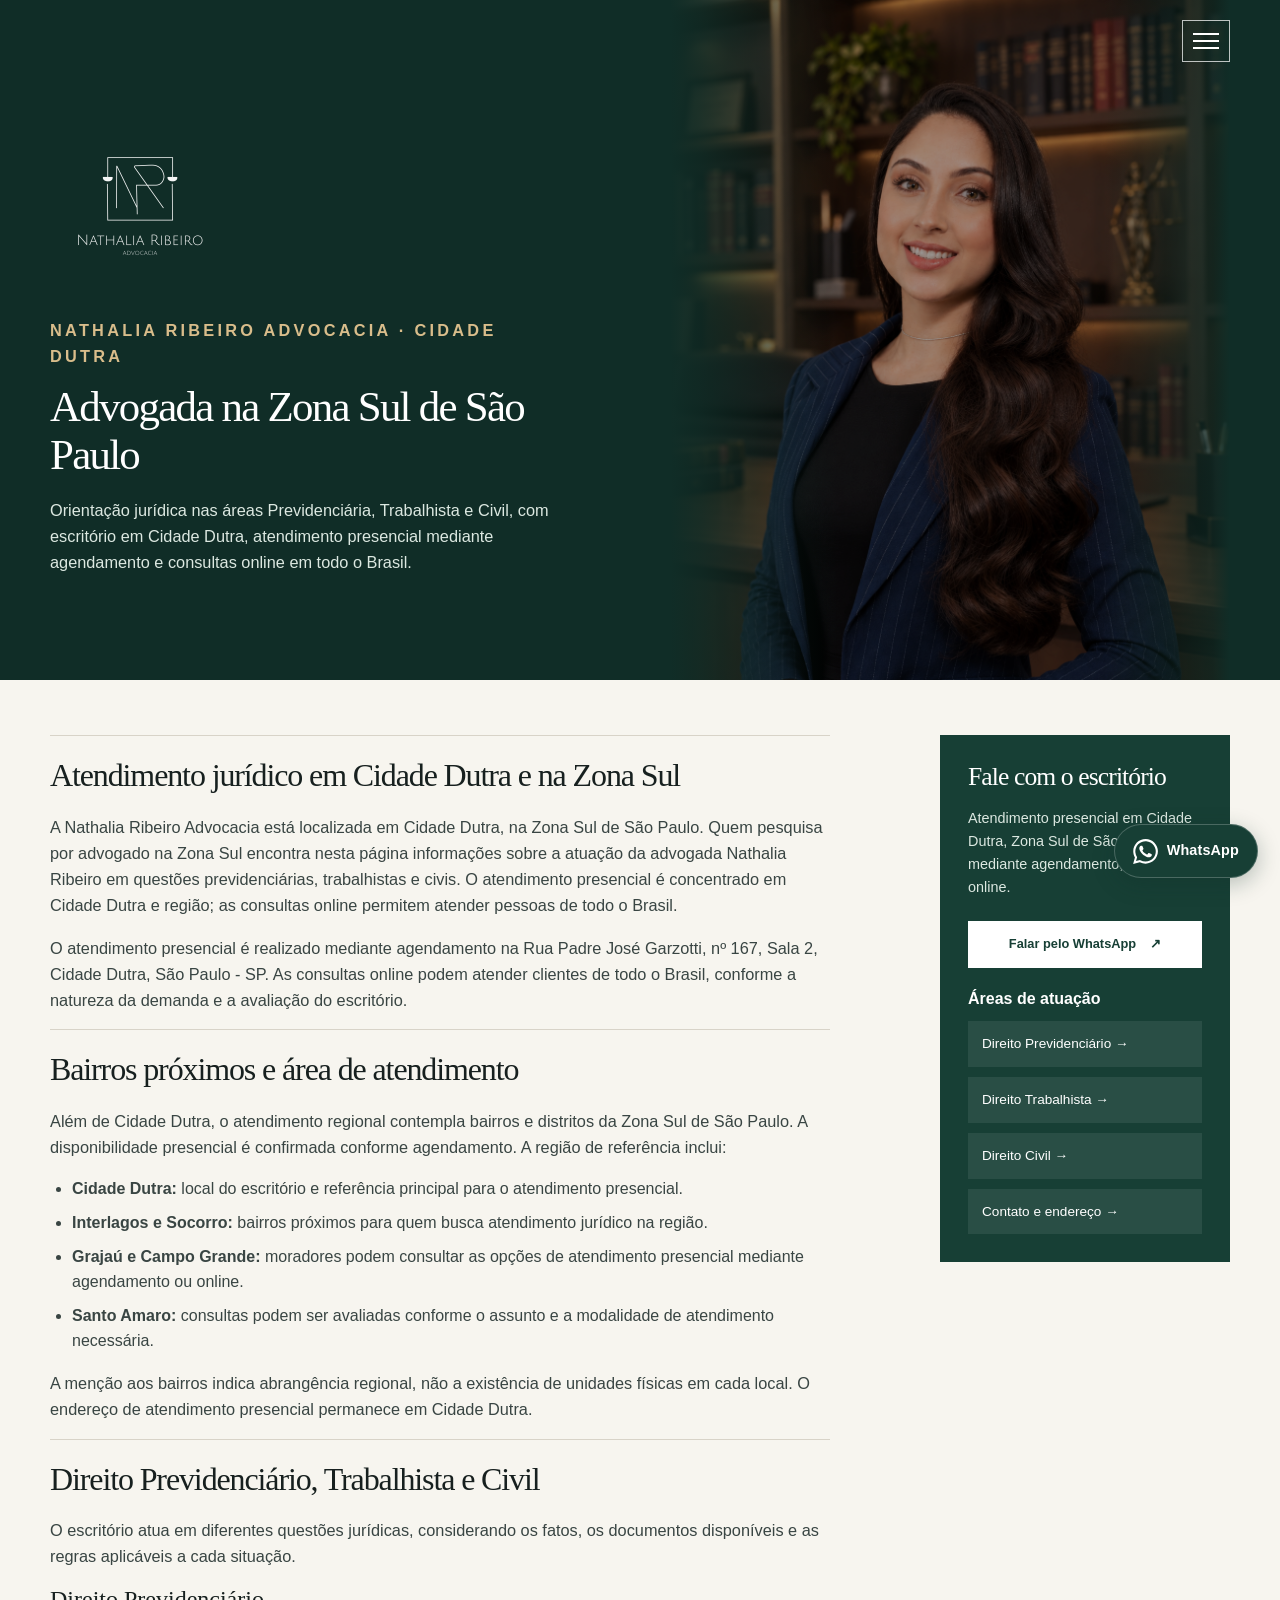
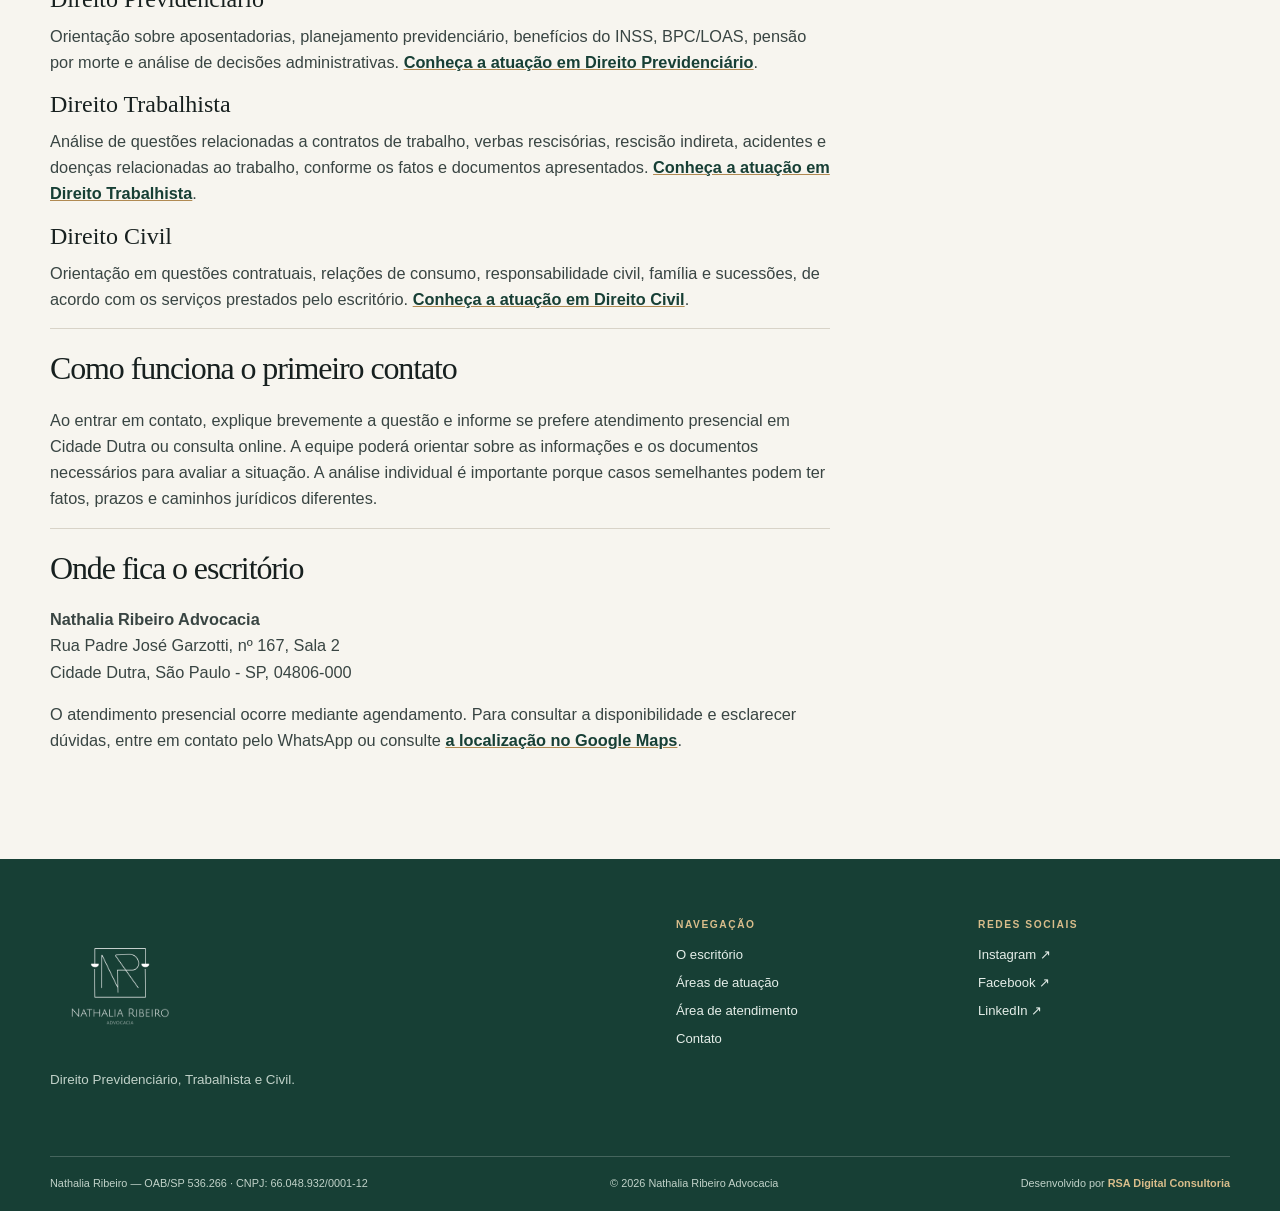
==== commit 84f1974f: "Improve local and nationwide SEO coverage, legal copy, and Google reviews link" ====
--- a/advogada-zona-sul-sao-paulo/index.html
+++ b/advogada-zona-sul-sao-paulo/index.html
@@ -4,12 +4,12 @@
   <meta charset="utf-8">
   <meta name="viewport" content="width=device-width, initial-scale=1">
   <title>Advogada na Zona Sul de São Paulo | Nathalia Ribeiro</title>
-  <meta name="description" content="Nathalia Ribeiro Advocacia: atendimento jurídico na Zona Sul de São Paulo, com escritório em Cidade Dutra e consultas online. Conheça as áreas de atuação.">
+  <meta name="description" content="Advogada na Zona Sul de São Paulo, com escritório em Cidade Dutra, atendimento presencial mediante agendamento e consultas online em todo o Brasil.">
   <meta name="author" content="Nathalia Ribeiro Advocacia">
   <meta name="robots" content="index, follow">
   <link rel="canonical" href="https://www.nathaliaribeiro.adv.br/advogada-zona-sul-sao-paulo/">
   <meta property="og:title" content="Advogada na Zona Sul de São Paulo | Nathalia Ribeiro">
-  <meta property="og:description" content="Atendimento jurídico em Cidade Dutra e região, nas áreas Previdenciária, Trabalhista e Civil. Consultas presenciais mediante agendamento e online.">
+  <meta property="og:description" content="Atendimento jurídico em Cidade Dutra e bairros da Zona Sul de São Paulo, nas áreas Previdenciária, Trabalhista e Civil. Consultas online em todo o Brasil.">
   <meta property="og:type" content="article">
   <meta property="og:url" content="https://www.nathaliaribeiro.adv.br/advogada-zona-sul-sao-paulo/">
   <meta property="og:image" content="https://www.nathaliaribeiro.adv.br/assets/dra-nathalia-ribeiro.png">
@@ -65,7 +65,7 @@
           <a class="hero-brand" href="../" aria-label="Nathalia Ribeiro Advocacia — início"><img src="../assets/logo.png" alt="Nathalia Ribeiro Advocacia" width="180" height="60"></a>
           <p class="eyebrow">Nathalia Ribeiro Advocacia · Cidade Dutra</p>
           <h1>Advogada na Zona Sul de São Paulo</h1>
-          <p class="hero-lede">Orientação jurídica nas áreas Previdenciária, Trabalhista e Civil, com escritório em Cidade Dutra, atendimento presencial mediante agendamento e consultas online.</p>
+          <p class="hero-lede">Orientação jurídica nas áreas Previdenciária, Trabalhista e Civil, com escritório em Cidade Dutra, atendimento presencial mediante agendamento e consultas online em todo o Brasil.</p>
         </div>
         <figure class="hero-portrait"><img src="../assets/dra-nathalia-ribeiro.png" alt="Nathalia Ribeiro, advogada" width="1244" height="1264"></figure>
       </div>
@@ -75,19 +75,19 @@
         <article class="article-body">
           <section>
             <h2>Atendimento jurídico em Cidade Dutra e na Zona Sul</h2>
-            <p>A Nathalia Ribeiro Advocacia está localizada em Cidade Dutra, na Zona Sul de São Paulo. O escritório atende pessoas que precisam compreender suas opções jurídicas em questões previdenciárias, trabalhistas e civis. O primeiro contato ajuda a identificar o assunto, as informações necessárias e a modalidade de atendimento mais adequada.</p>
-            <p>O atendimento presencial é realizado mediante agendamento na Rua Padre José Garzotti, nº 167, Sala 2, Cidade Dutra, São Paulo - SP. Também são realizadas consultas online, conforme a natureza da demanda e a avaliação do escritório.</p>
+            <p>A Nathalia Ribeiro Advocacia está localizada em Cidade Dutra, na Zona Sul de São Paulo. Quem pesquisa por advogado na Zona Sul encontra nesta página informações sobre a atuação da advogada Nathalia Ribeiro em questões previdenciárias, trabalhistas e civis. O atendimento presencial é concentrado em Cidade Dutra e região; as consultas online permitem atender pessoas de todo o Brasil.</p>
+            <p>O atendimento presencial é realizado mediante agendamento na Rua Padre José Garzotti, nº 167, Sala 2, Cidade Dutra, São Paulo - SP. As consultas online podem atender clientes de todo o Brasil, conforme a natureza da demanda e a avaliação do escritório.</p>
           </section>
           <section>
             <h2>Bairros próximos e área de atendimento</h2>
-            <p>Além de Cidade Dutra, pessoas de outros bairros da Zona Sul podem entrar em contato para verificar a disponibilidade de atendimento. A região de referência inclui:</p>
+            <p>Além de Cidade Dutra, o atendimento regional contempla bairros e distritos da Zona Sul de São Paulo. A disponibilidade presencial é confirmada conforme agendamento. A região de referência inclui:</p>
             <ul>
               <li><strong>Cidade Dutra:</strong> local do escritório e referência principal para o atendimento presencial.</li>
               <li><strong>Interlagos e Socorro:</strong> bairros próximos para quem busca atendimento jurídico na região.</li>
               <li><strong>Grajaú e Campo Grande:</strong> moradores podem consultar as opções de atendimento presencial mediante agendamento ou online.</li>
               <li><strong>Santo Amaro:</strong> consultas podem ser avaliadas conforme o assunto e a modalidade de atendimento necessária.</li>
             </ul>
-            <p>A menção aos bairros indica a região de atendimento pretendida, mas não significa que haja unidade física em cada local. Confirme a disponibilidade presencial no momento do contato.</p>
+            <p>A menção aos bairros indica abrangência regional, não a existência de unidades físicas em cada local. O endereço de atendimento presencial permanece em Cidade Dutra.</p>
           </section>
           <section>
             <h2>Direito Previdenciário, Trabalhista e Civil</h2>
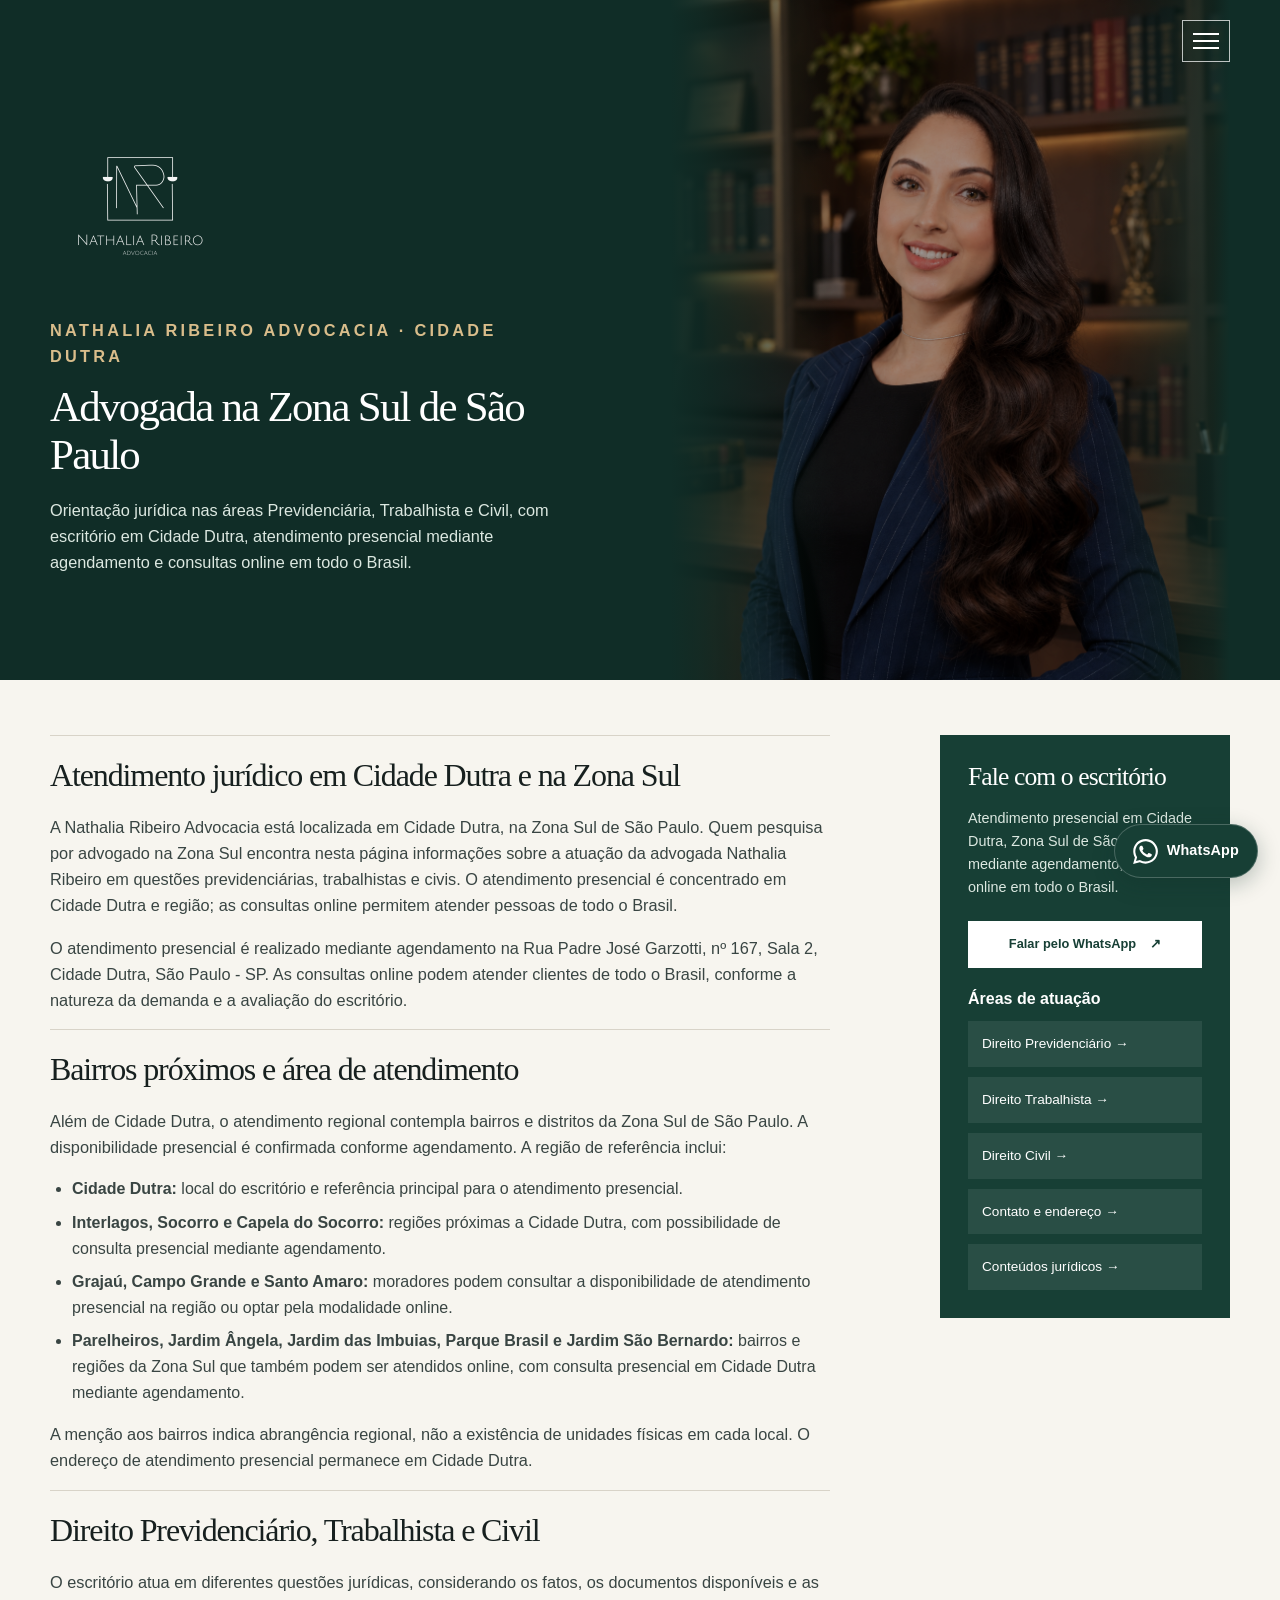
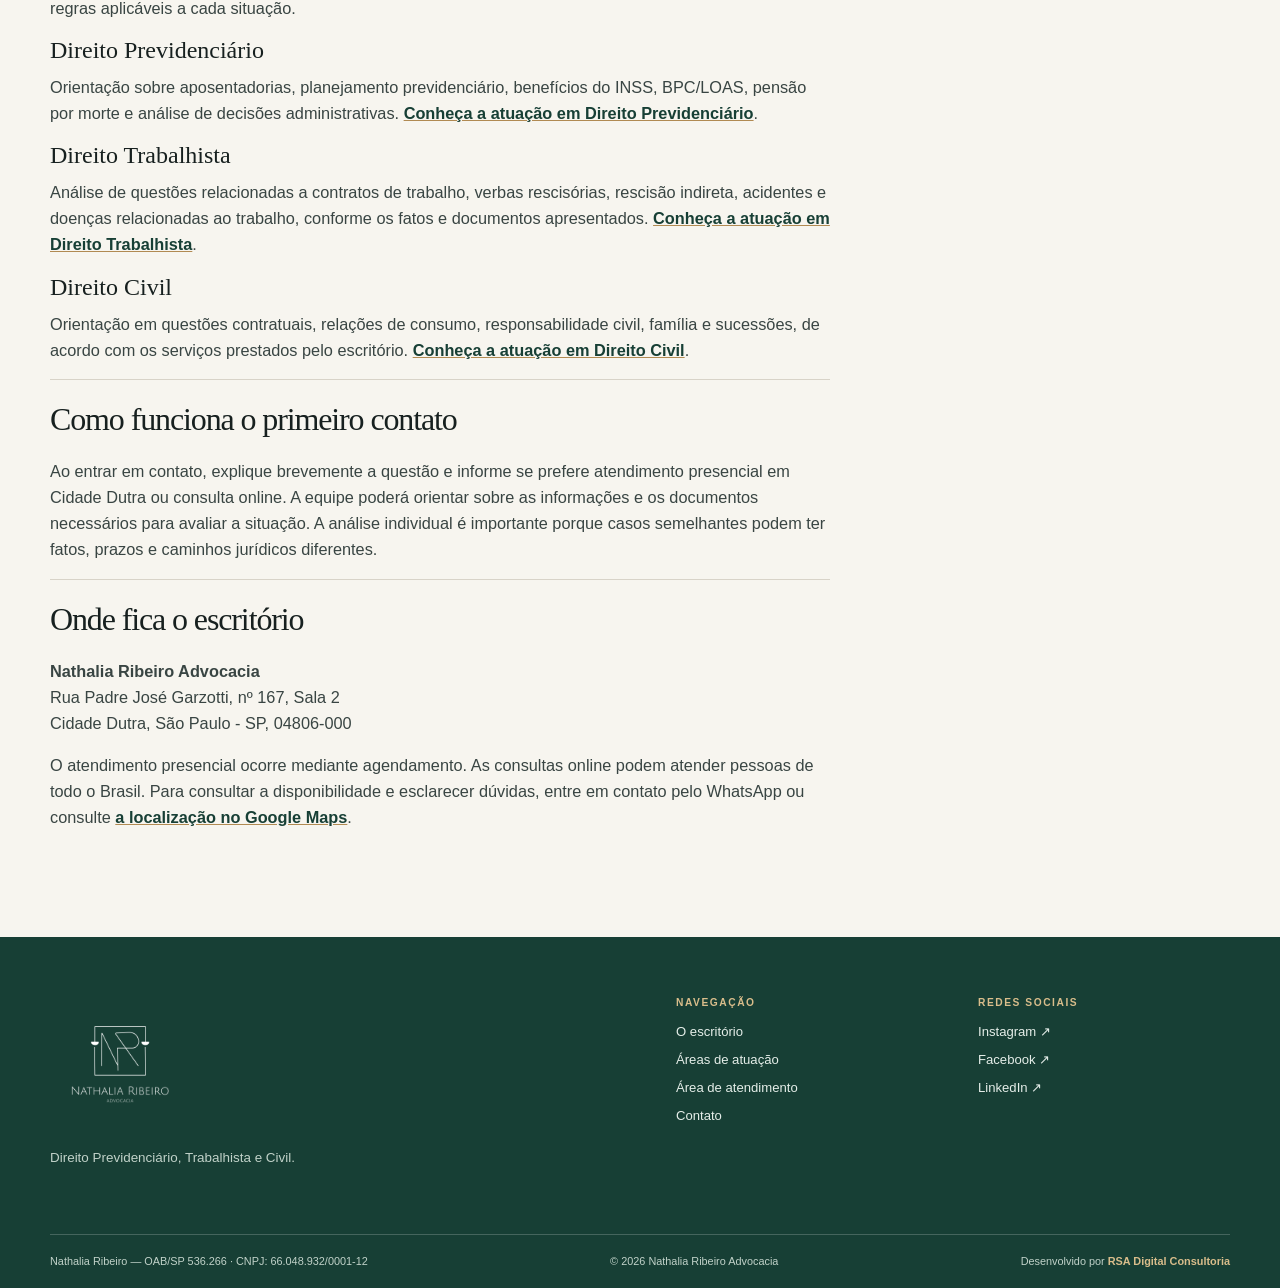
==== commit 312eedca: "Extend regional coverage and connect related service pages" ====
--- a/advogada-zona-sul-sao-paulo/index.html
+++ b/advogada-zona-sul-sao-paulo/index.html
@@ -83,9 +83,9 @@
             <p>Além de Cidade Dutra, o atendimento regional contempla bairros e distritos da Zona Sul de São Paulo. A disponibilidade presencial é confirmada conforme agendamento. A região de referência inclui:</p>
             <ul>
               <li><strong>Cidade Dutra:</strong> local do escritório e referência principal para o atendimento presencial.</li>
-              <li><strong>Interlagos e Socorro:</strong> bairros próximos para quem busca atendimento jurídico na região.</li>
-              <li><strong>Grajaú e Campo Grande:</strong> moradores podem consultar as opções de atendimento presencial mediante agendamento ou online.</li>
-              <li><strong>Santo Amaro:</strong> consultas podem ser avaliadas conforme o assunto e a modalidade de atendimento necessária.</li>
+              <li><strong>Interlagos, Socorro e Capela do Socorro:</strong> regiões próximas a Cidade Dutra, com possibilidade de consulta presencial mediante agendamento.</li>
+              <li><strong>Grajaú, Campo Grande e Santo Amaro:</strong> moradores podem consultar a disponibilidade de atendimento presencial na região ou optar pela modalidade online.</li>
+              <li><strong>Parelheiros, Jardim Ângela, Jardim das Imbuias, Parque Brasil e Jardim São Bernardo:</strong> bairros e regiões da Zona Sul que também podem ser atendidos online, com consulta presencial em Cidade Dutra mediante agendamento.</li>
             </ul>
             <p>A menção aos bairros indica abrangência regional, não a existência de unidades físicas em cada local. O endereço de atendimento presencial permanece em Cidade Dutra.</p>
           </section>
@@ -106,12 +106,12 @@
           <section>
             <h2>Onde fica o escritório</h2>
             <p><strong>Nathalia Ribeiro Advocacia</strong><br>Rua Padre José Garzotti, nº 167, Sala 2<br>Cidade Dutra, São Paulo - SP, 04806-000</p>
-            <p>O atendimento presencial ocorre mediante agendamento. Para consultar a disponibilidade e esclarecer dúvidas, entre em contato pelo WhatsApp ou consulte <a href="https://www.google.com/maps/place/Rua+Padre+Jos%C3%A9+Garzotti,+167+-+Sl+02+-+Cidade+Dutra,+S%C3%A3o+Paulo+-+SP,+04806-000/@-23.7105467,-46.6997227,17z" target="_blank" rel="noopener noreferrer">a localização no Google Maps</a>.</p>
+            <p>O atendimento presencial ocorre mediante agendamento. As consultas online podem atender pessoas de todo o Brasil. Para consultar a disponibilidade e esclarecer dúvidas, entre em contato pelo WhatsApp ou consulte <a href="https://www.google.com/maps/place/Rua+Padre+Jos%C3%A9+Garzotti,+167+-+Sl+02+-+Cidade+Dutra,+S%C3%A3o+Paulo+-+SP,+04806-000/@-23.7105467,-46.6997227,17z" target="_blank" rel="noopener noreferrer">a localização no Google Maps</a>.</p>
           </section>
         </article>
         <aside class="article-aside">
           <h2>Fale com o escritório</h2>
-          <p>Atendimento presencial em Cidade Dutra, Zona Sul de São Paulo, mediante agendamento, e consultas online.</p>
+          <p>Atendimento presencial em Cidade Dutra, Zona Sul de São Paulo, mediante agendamento, e consultas online em todo o Brasil.</p>
           <a class="button" href="https://wa.me/5511942294767?text=Ol%C3%A1%20Nathalia%20Ribeiro%20Advocacia!%20Vim%20pelo%20site%20e%20gostaria%20de%20mais%20informa%C3%A7%C3%B5es." target="_blank" rel="noopener noreferrer">Falar pelo WhatsApp <span aria-hidden="true">↗</span></a>
           <div class="related-links">
             <strong>Áreas de atuação</strong>
@@ -119,6 +119,7 @@
             <a href="../direito-trabalhista-cidade-dutra/">Direito Trabalhista <span aria-hidden="true">→</span></a>
             <a href="../direito-civil-cidade-dutra/">Direito Civil <span aria-hidden="true">→</span></a>
             <a href="../#contato">Contato e endereço <span aria-hidden="true">→</span></a>
+             <a href="../blog/">Conteúdos jurídicos <span aria-hidden="true">→</span></a>
           </div>
         </aside>
       </div>
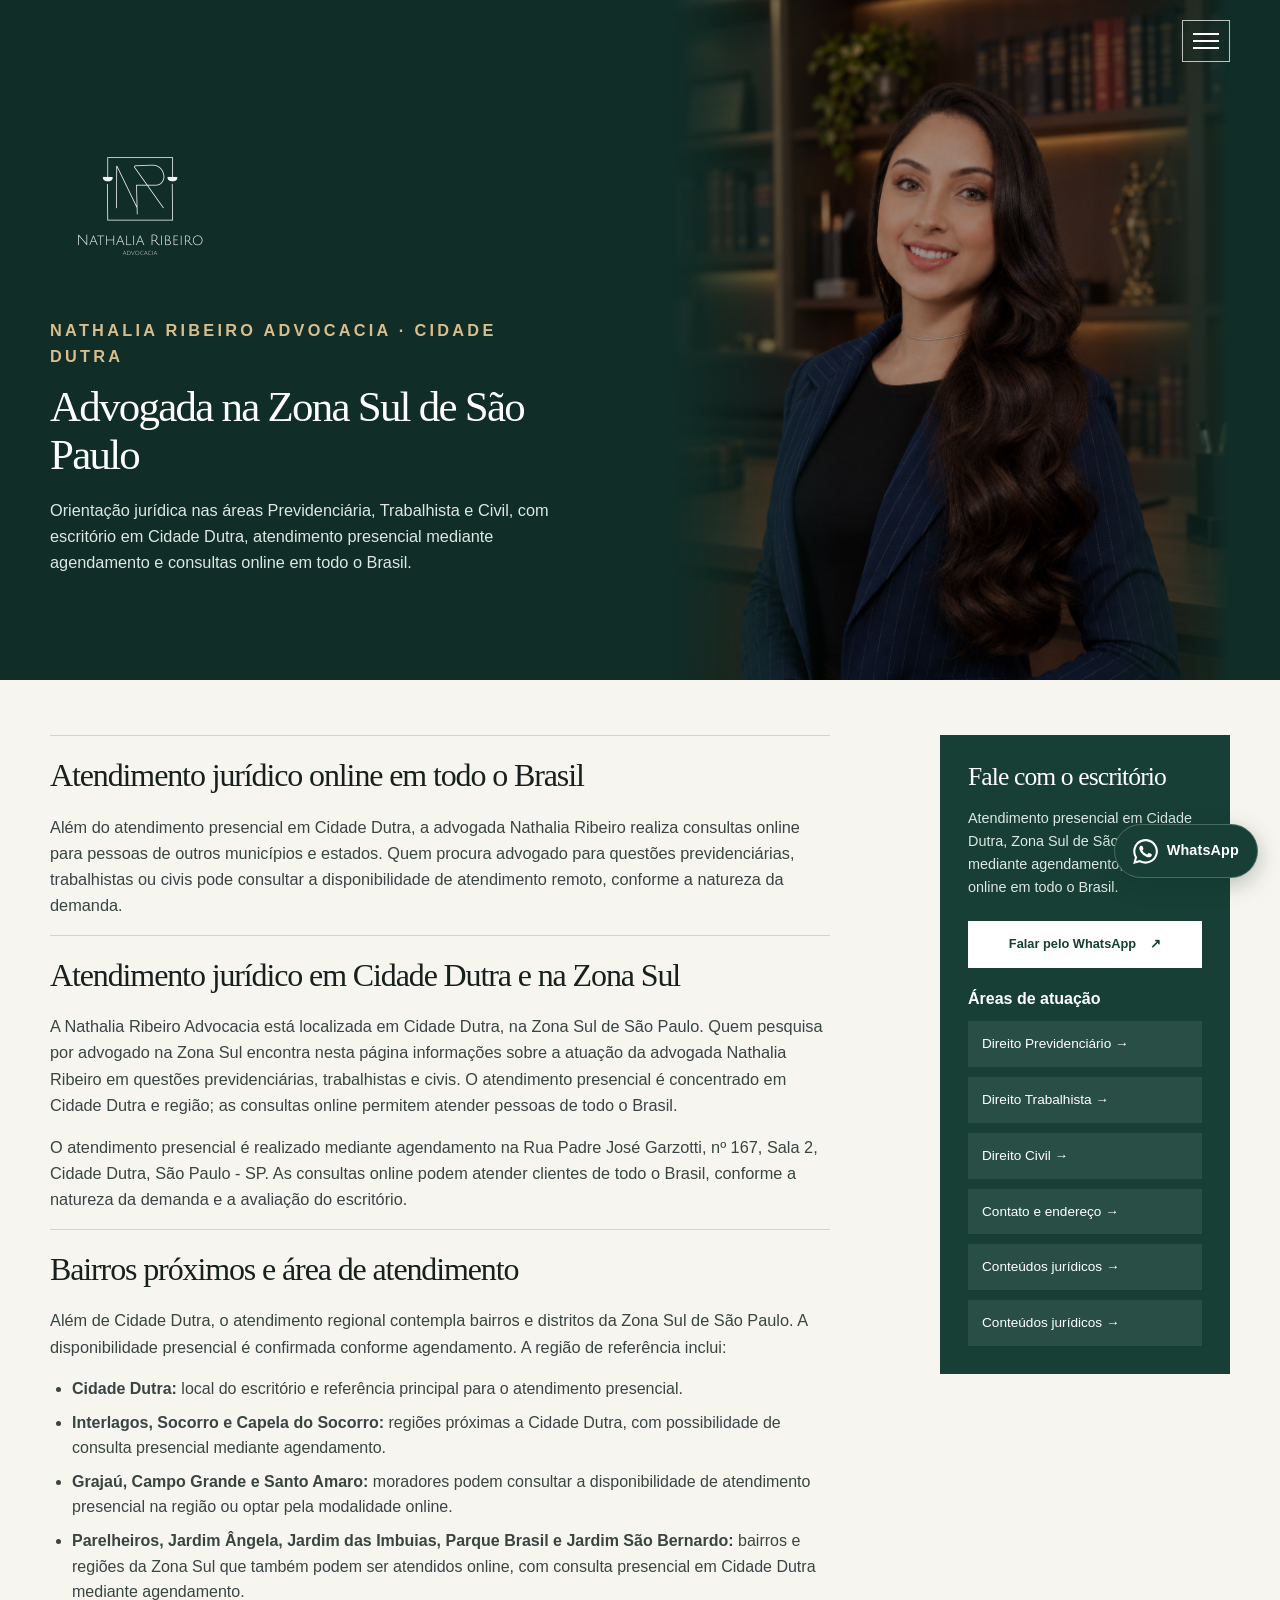
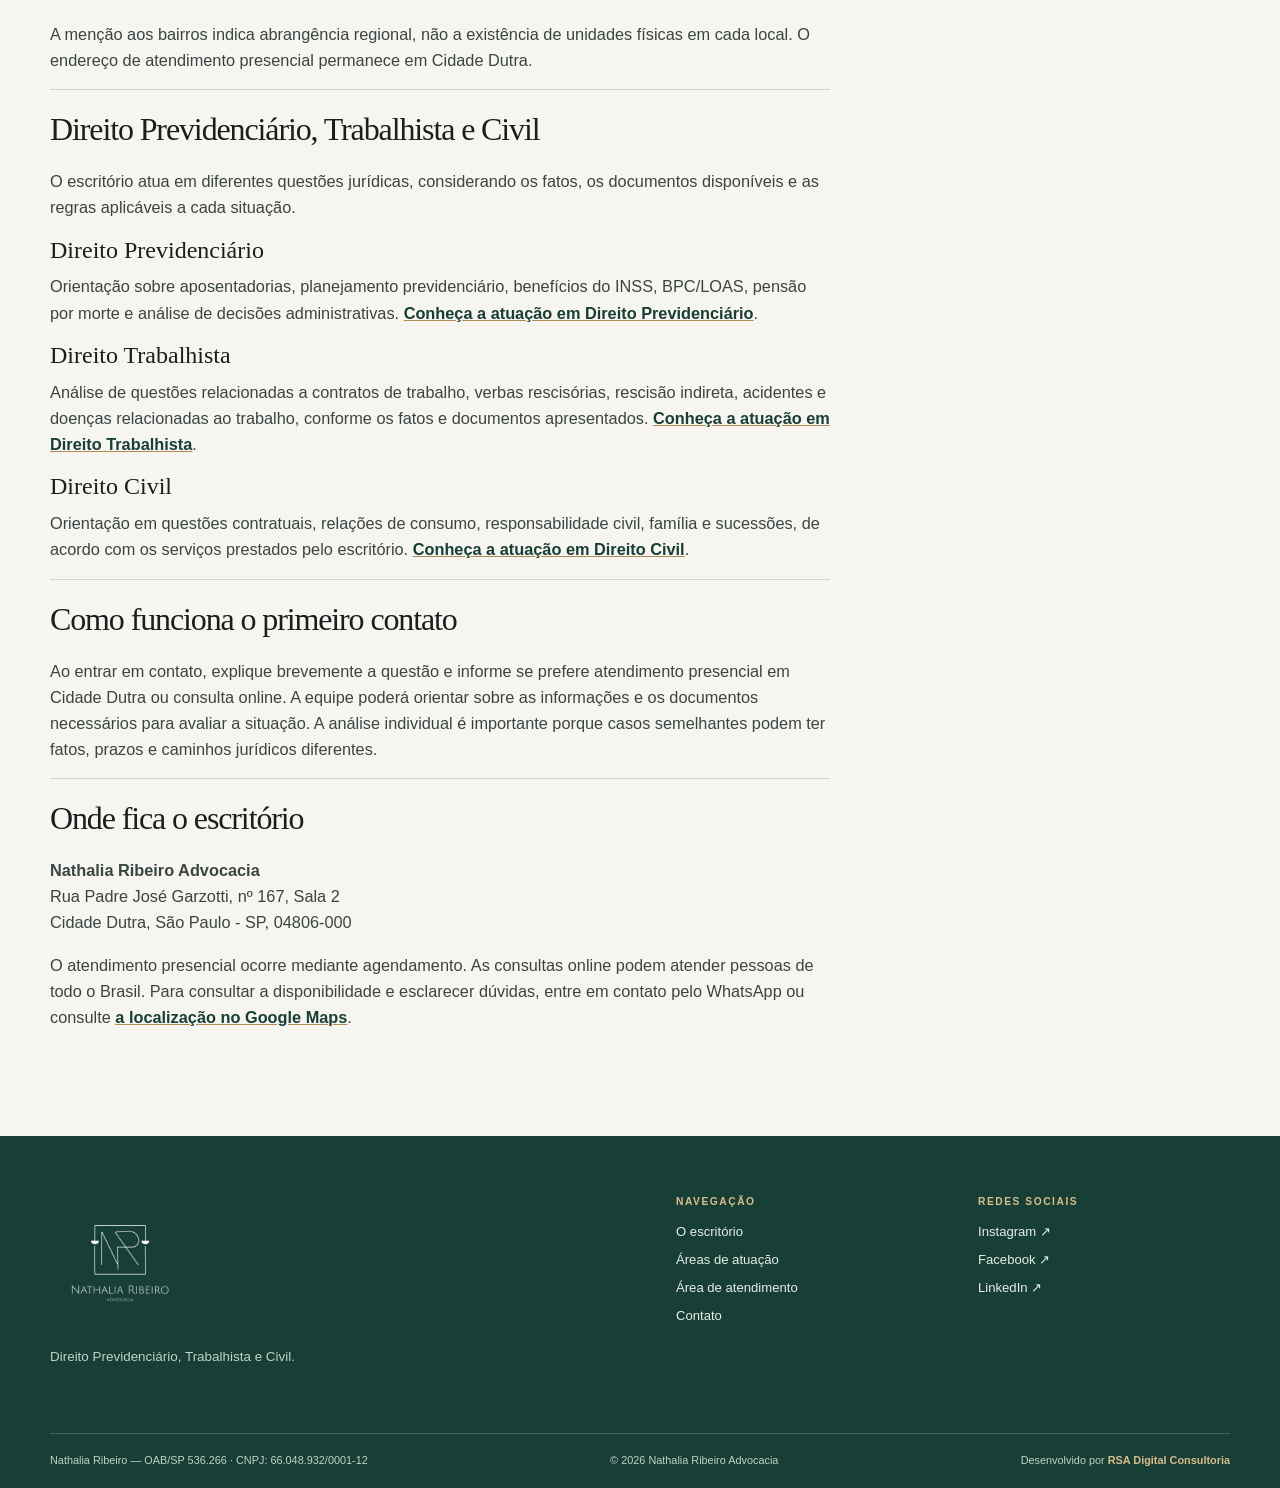
==== commit 48a58898: "Refine local service areas and link service pages to relevant legal articles" ====
--- a/advogada-zona-sul-sao-paulo/index.html
+++ b/advogada-zona-sul-sao-paulo/index.html
@@ -74,6 +74,10 @@
       <div class="container internal-layout">
         <article class="article-body">
           <section>
+            <h2>Atendimento jurídico online em todo o Brasil</h2>
+            <p>Além do atendimento presencial em Cidade Dutra, a advogada Nathalia Ribeiro realiza consultas online para pessoas de outros municípios e estados. Quem procura advogado para questões previdenciárias, trabalhistas ou civis pode consultar a disponibilidade de atendimento remoto, conforme a natureza da demanda.</p>
+          </section>
+          <section>
             <h2>Atendimento jurídico em Cidade Dutra e na Zona Sul</h2>
             <p>A Nathalia Ribeiro Advocacia está localizada em Cidade Dutra, na Zona Sul de São Paulo. Quem pesquisa por advogado na Zona Sul encontra nesta página informações sobre a atuação da advogada Nathalia Ribeiro em questões previdenciárias, trabalhistas e civis. O atendimento presencial é concentrado em Cidade Dutra e região; as consultas online permitem atender pessoas de todo o Brasil.</p>
             <p>O atendimento presencial é realizado mediante agendamento na Rua Padre José Garzotti, nº 167, Sala 2, Cidade Dutra, São Paulo - SP. As consultas online podem atender clientes de todo o Brasil, conforme a natureza da demanda e a avaliação do escritório.</p>
@@ -120,6 +124,7 @@
             <a href="../direito-civil-cidade-dutra/">Direito Civil <span aria-hidden="true">→</span></a>
             <a href="../#contato">Contato e endereço <span aria-hidden="true">→</span></a>
              <a href="../blog/">Conteúdos jurídicos <span aria-hidden="true">→</span></a>
+             <a href="../blog/">Conteúdos jurídicos <span aria-hidden="true">→</span></a>
           </div>
         </aside>
       </div>
